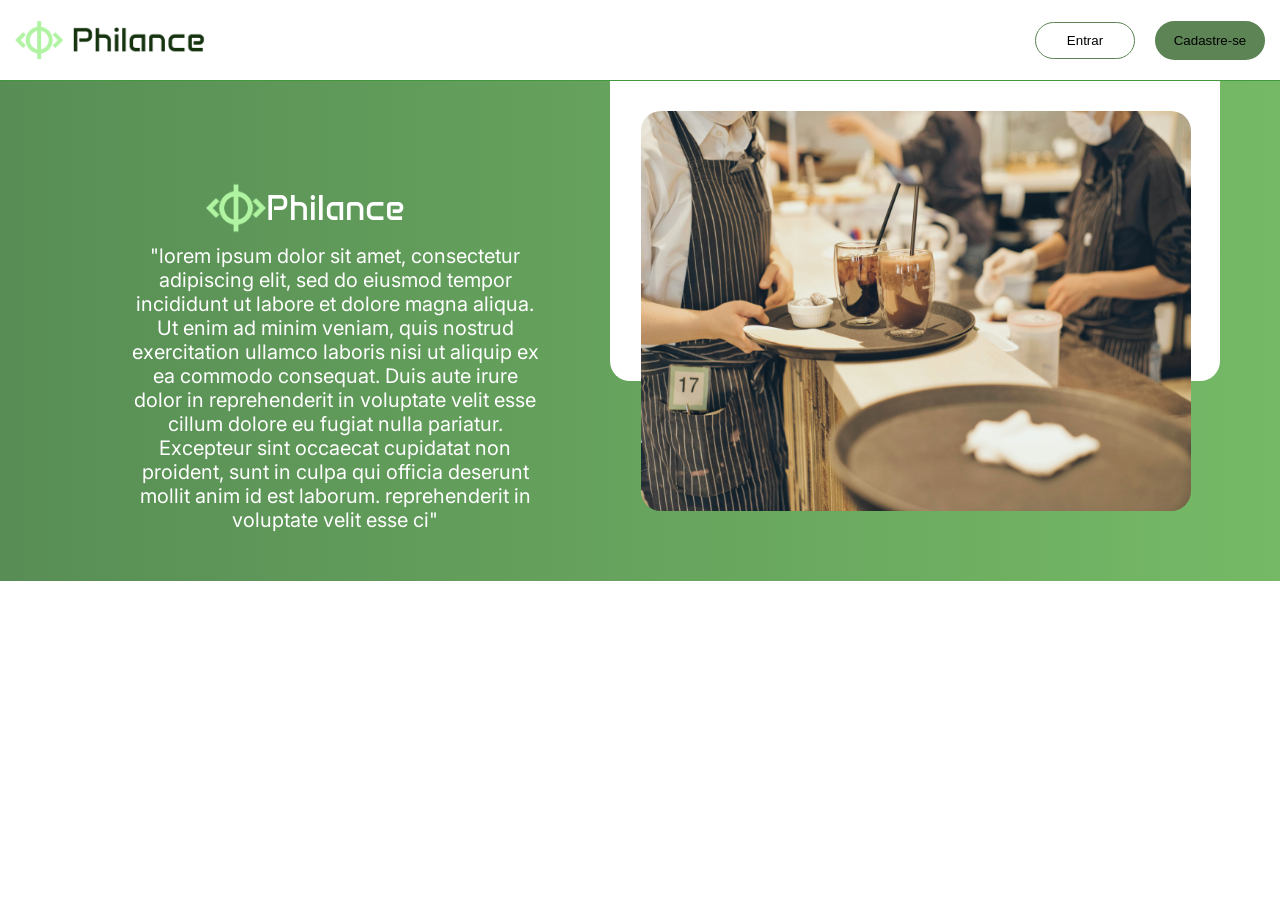
==== src/index.html @ 06bf6533 "Correção de erros" ====
<!DOCTYPE html>
<html lang="en">
<head>
    <meta charset="UTF-8">
    <meta name="viewport" content="width=device-width, initial-scale=1.0">
    <title>Document</title>
    <link rel="stylesheet" href="/css/navbar.css">
    <link rel="stylesheet" href="/css/style.css">
    <link rel="preconnect" href="https://fonts.googleapis.com">
    <link rel="preconnect" href="https://fonts.gstatic.com" crossorigin>
    <link href="https://fonts.googleapis.com/css2?family=Anta&family=Inter:ital,opsz,wght@0,14..32,100..900;1,14..32,100..900&display=swap" rel="stylesheet">

</head>
<body>

    <dialog id="modal-container"></dialog>

    <div id="space-navbar"></div>
    
    <container class="descricao-site">
        <div class="descricao">
            <div class="logo">
                <img class="logo-img" src="/assets/imagens/logoVerdeClaro.png">
                <p class="title-descricao">Philance</p>
            </div>
            <p class="texto-descricao">"lorem ipsum dolor sit amet, consectetur adipiscing elit, sed do eiusmod tempor incididunt ut labore et dolore magna aliqua. 
                Ut enim ad minim veniam, 
                quis nostrud exercitation ullamco laboris nisi ut aliquip ex ea commodo consequat. 
                Duis aute irure dolor in reprehenderit in voluptate velit esse cillum dolore eu fugiat nulla pariatur. 
                Excepteur sint occaecat cupidatat non proident, sunt in culpa qui officia deserunt mollit anim id est laborum. reprehenderit in voluptate velit esse ci"</p>
        </div>
        <div class="imagem-site">
            <div class="img-branco"></div>
            <img class="img-garcom" src="/assets/imagens/garcom-home.jpg">
        </div>
    </container>

    <script src="/src/componentes/navbar/navbar.js"></script>
<script>
    carregarNavbarHome();
</script>
<script>
    // Fecha o modal se o usuário clicar na área escura (fora do formulário)
    const modal = document.getElementById('modal-container');
    modal.addEventListener('click', (event) => {
        if (event.target === modal) {
            modal.close();
        }
    });

    async function carregarConteudoModal(arquivoHtml) {
        const modalContainer = document.getElementById('modal-container');
        try {
            const resposta = await fetch(arquivoHtml);
            if (!resposta.ok) throw new Error('Erro ao carregar o arquivo');
            const html = await resposta.text();
            
            // Coloca o HTML do cadastro dentro do <dialog>
            modalContainer.innerHTML = html;
        } catch (erro) {
            console.error(erro);
            modalContainer.innerHTML = '<p style="padding:20px; color:red;">Erro ao carregar a tela. Tente novamente.</p>';
        }
    }

    async function abrirModal(arquivoInicial, event) {
        const modalContainer = document.getElementById('modal-container');
        
        // 1. Busca o HTML do cadastro via Ajax e coloca no modal
        await carregarConteudoModal(arquivoInicial);
        
        // 2. Abre a janela flutuante nativa por cima da Home
        modalContainer.showModal();
        
        try {
            // 3. O JavaScript vai até a pasta e importa a função de lá de dentro dinamicamente!
            const moduloCadastro = await import('/src/pages/cadastro/cadastroE&F.js');
            const moduloLogin = await import('/src/pages/login/loginE&F.js');
            
            // 4. Executa a função importada diretamente do módulo
            moduloCadastro.inicializarEventosDoCadastro();
            moduloLogin.inicializarEventosDoLogin();
            
        } catch (erro) {
            console.error("Não foi possível importar o arquivo JS das pastas:", erro);
        }
    }


</script>
</body>
</html>
---- css/navbar.css ----
body {
    margin:0;
    padding:0;
    box-sizing: border-box;
    font-family: 'Inter', sans-serif;
}

nav{
    display: flex;
    justify-content: space-between;
    flex-direction: row;
    background-color: rgb(255, 255, 255);
    border-bottom: 1px solid #41983D; 
}

.button-login{
    background-color: #ffffff;
    border: 1px solid;
    border-color: #5C8454ff;
    border-radius: 30px;
    padding: 10px;
    width: 100px;
    margin-right: 10px;
}

.button-cadastro{
    background-color: #5C8454ff;
    border: 2px solid;
    border-color: #5C8454ff;
    border-radius: 30px;
    padding: 10px;
    width: 110px;
    margin-right: 15px;
}

.titulo-login{
    color: #5C8454ff;
    text-decoration: none;

}

.titulo-cadastro{
    color:#ffffff;
    text-decoration: none;

}

ul{
    display: flex;
    gap: 10px;
    align-items: center;
}

img{
    height: 80px; 
    width: auto;
}

/* Tela Home da Empresa */

.button-home{
    background-color: #ffffff;
    padding: 14px 20px;
    width: 150px;
    cursor:pointer;
    border-style: none;
    font-size: 18px;
    display: flex;
    align-items: center;
    justify-content: center;
    gap: 8px;
}
.button-solicitar-servico{
    background-color: #ffffff;
    border-style: none;
    padding: 14px 20px;
    width: 250px;
    cursor:pointer;
    font-size: 18px;
}
.icon-nav{
    width: 25px;
    height: 30px;
}

.icon-servico{
    width: 30px;
    height: 30px;
}

.nav-home-empresa{
    display: flex;
    align-items: center;
    justify-content: space-between;
    padding: 0 30px;
    height: 90px;
    background-color: white;
    border-bottom: 1px solid #41983D;
}
.menu-central{
    display: flex;
    align-items: center;
    justify-content: center;
    gap: 100px;
    margin-right: 40px;
}


/* A caixinha mãe serve como a "âncora" para o menu saber onde se posicionar */
.perfil-container {
    position: relative;
    display: inline-block;
}

/* Estilo do botão da foto */
.foto-perfil-btn {
    background: none;
    border: none;
    border-radius: 50%;
    cursor: pointer;
    padding: 0;
}

/* O Menu Suspenso*/
.dropdown-menu {
    position: absolute;
    top: 92%;      
    right: -20px;        
    margin-top: 8px; 
    
    background-color: #ffffff;
    padding:12px;
    width: 220px;
    box-shadow: 0px 4px 12px rgba(0, 0, 0, 0.5); /* Sombra suave */
    z-index: 99;    /* Garante que ele vai flutuar acima de qualquer elemento */
    border: solid 2px #c0e9bd;
    border-radius: 10px;
}

/* Esta classe esconde o menu por padrão */
.escondido {
    display: none;
}

/* Estilização rápida dos links de dentro do menu */
.dropdown-menu a {
    display: block;
    color: #313a30;
    text-decoration: none;
    padding: 8px 0;
    text-align: left;
}

.dropdown-menu a:hover {
    transform: scale(1.00);
    box-shadow: 0 0 10px rgba(47, 111, 31, 0.4);
    background-color: rgba(153, 211, 138, 0.3);
    padding: 10px;
}

.username{
    color: #313a30d5;
    font-family: "Idiqlat";
    font-size: 23px ;
    margin-bottom: -5px;
}

.email{
    color: #727272;
    font-size: 15px;
}
---- css/style.css ----
body {
    margin:0;
    padding:0;
    box-sizing: border-box;
    font-family: 'Inter', sans-serif;
}

/*Descrição de introdução*/

.descricao-site{
    display: flex;
    justify-content: space-between;
    background-image: linear-gradient(to right, #588E55, #75B966);
    height: 500px;
}
.title-descricao{
    font-family: 'Anta', sans-serif;
    font-size: 35px;
    text-align: center;
    color: #ffff
}

.texto-descricao{
    font-size: 20px;
    text-align: center;
    margin-top: -20px;
    margin-left: 60px;
    margin-left: 60px;
    color: #ffff;
}

.descricao{
    display: flex;
    flex-direction: column;
    margin: 70px;
}

.imagem-site{
    position: relative; 
    width: 950px;
    height: 300px;
}

.img-branco{
    display: flex;
    width: 610px;
    height: 300px;
    background-color: #ffff;
    margin-right: 60px;
    border-bottom-left-radius: 20px;
    border-bottom-right-radius: 20px;
    margin-bottom: 60px;
}

.img-garcom{
    display: flex;
    position: absolute;
    top: 30px;         
    right: 89px;       
    width: 550px;
    height: 400px;       
    z-index: 10;      
    border-radius: 20px;
}

.logo{
    display: flex;
    flex-direction: row;
    justify-content: center;
    align-items: center;
}

.logo-img{
    height: 60px;
}

/* Sumario com circulos */
.circulo {
  width: 150px;
  height: 150px;
  background-color: #3498db;
  border-radius: 50%;
}
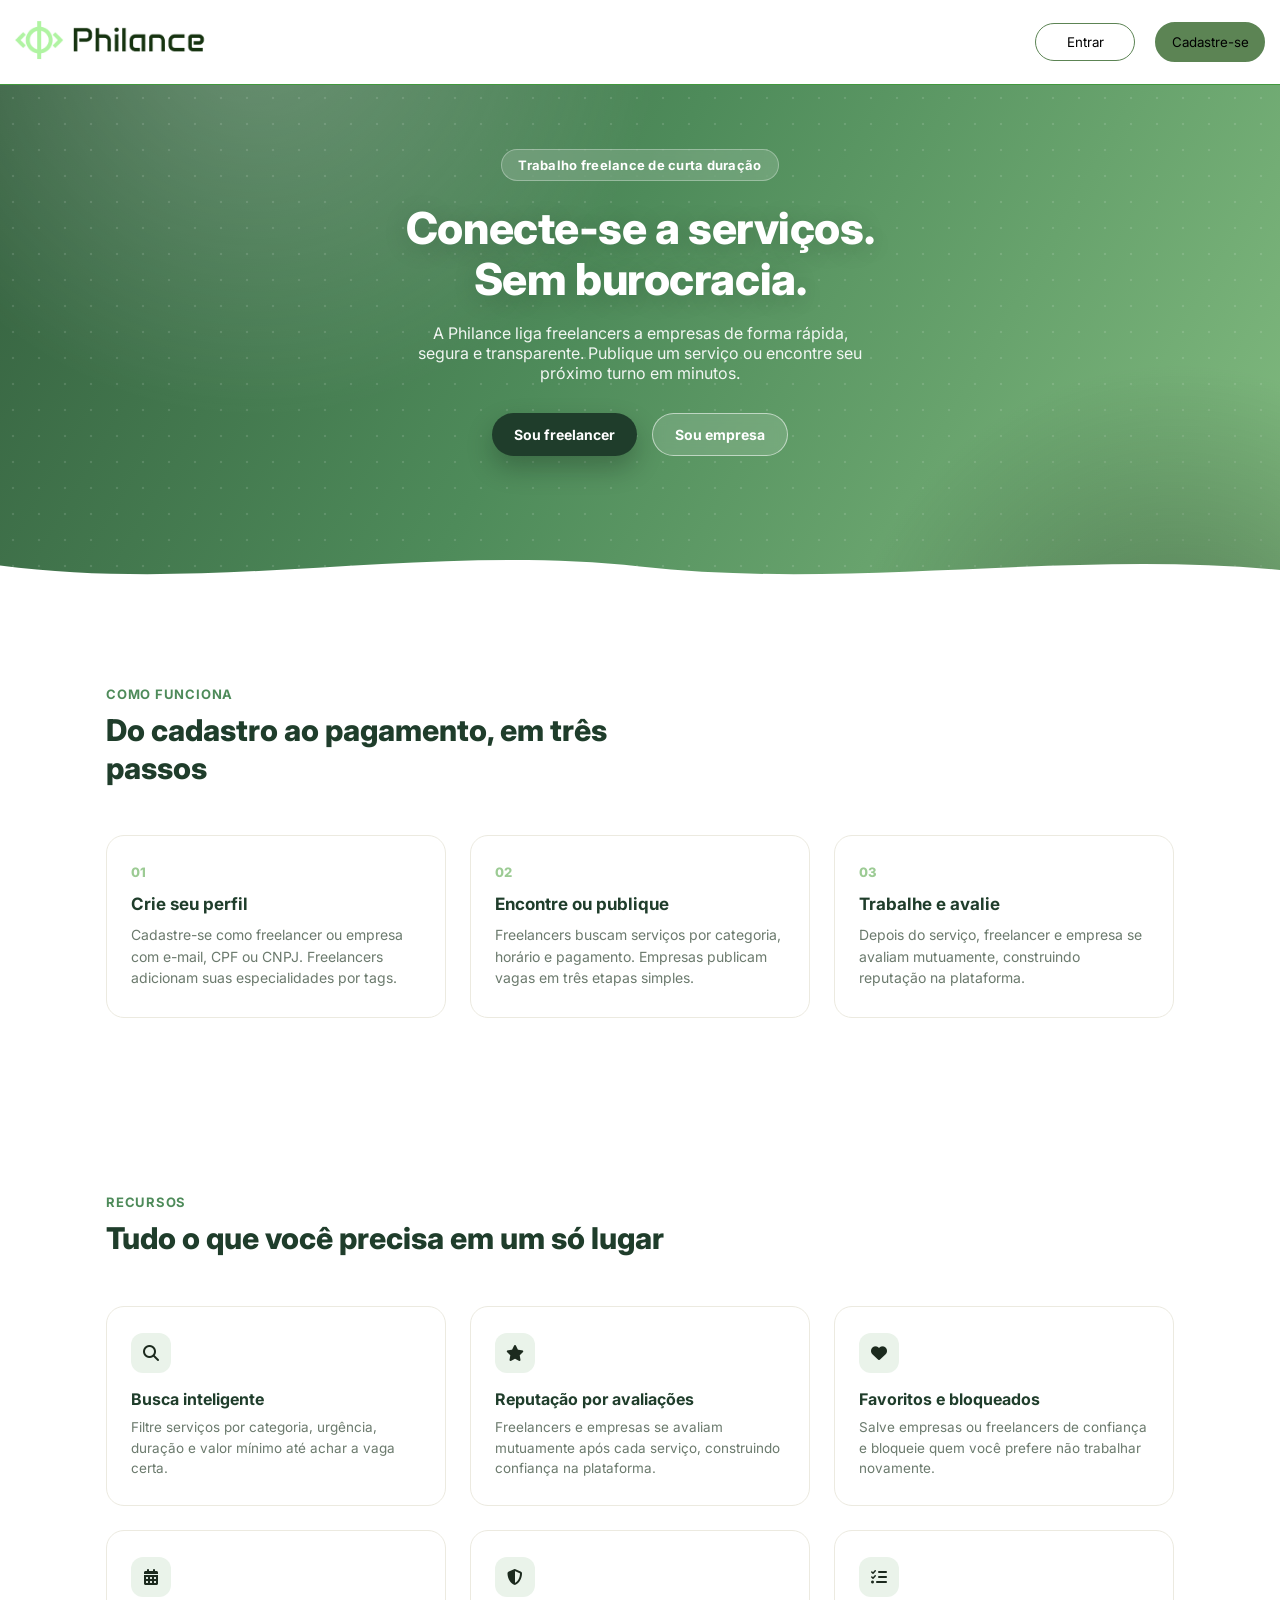
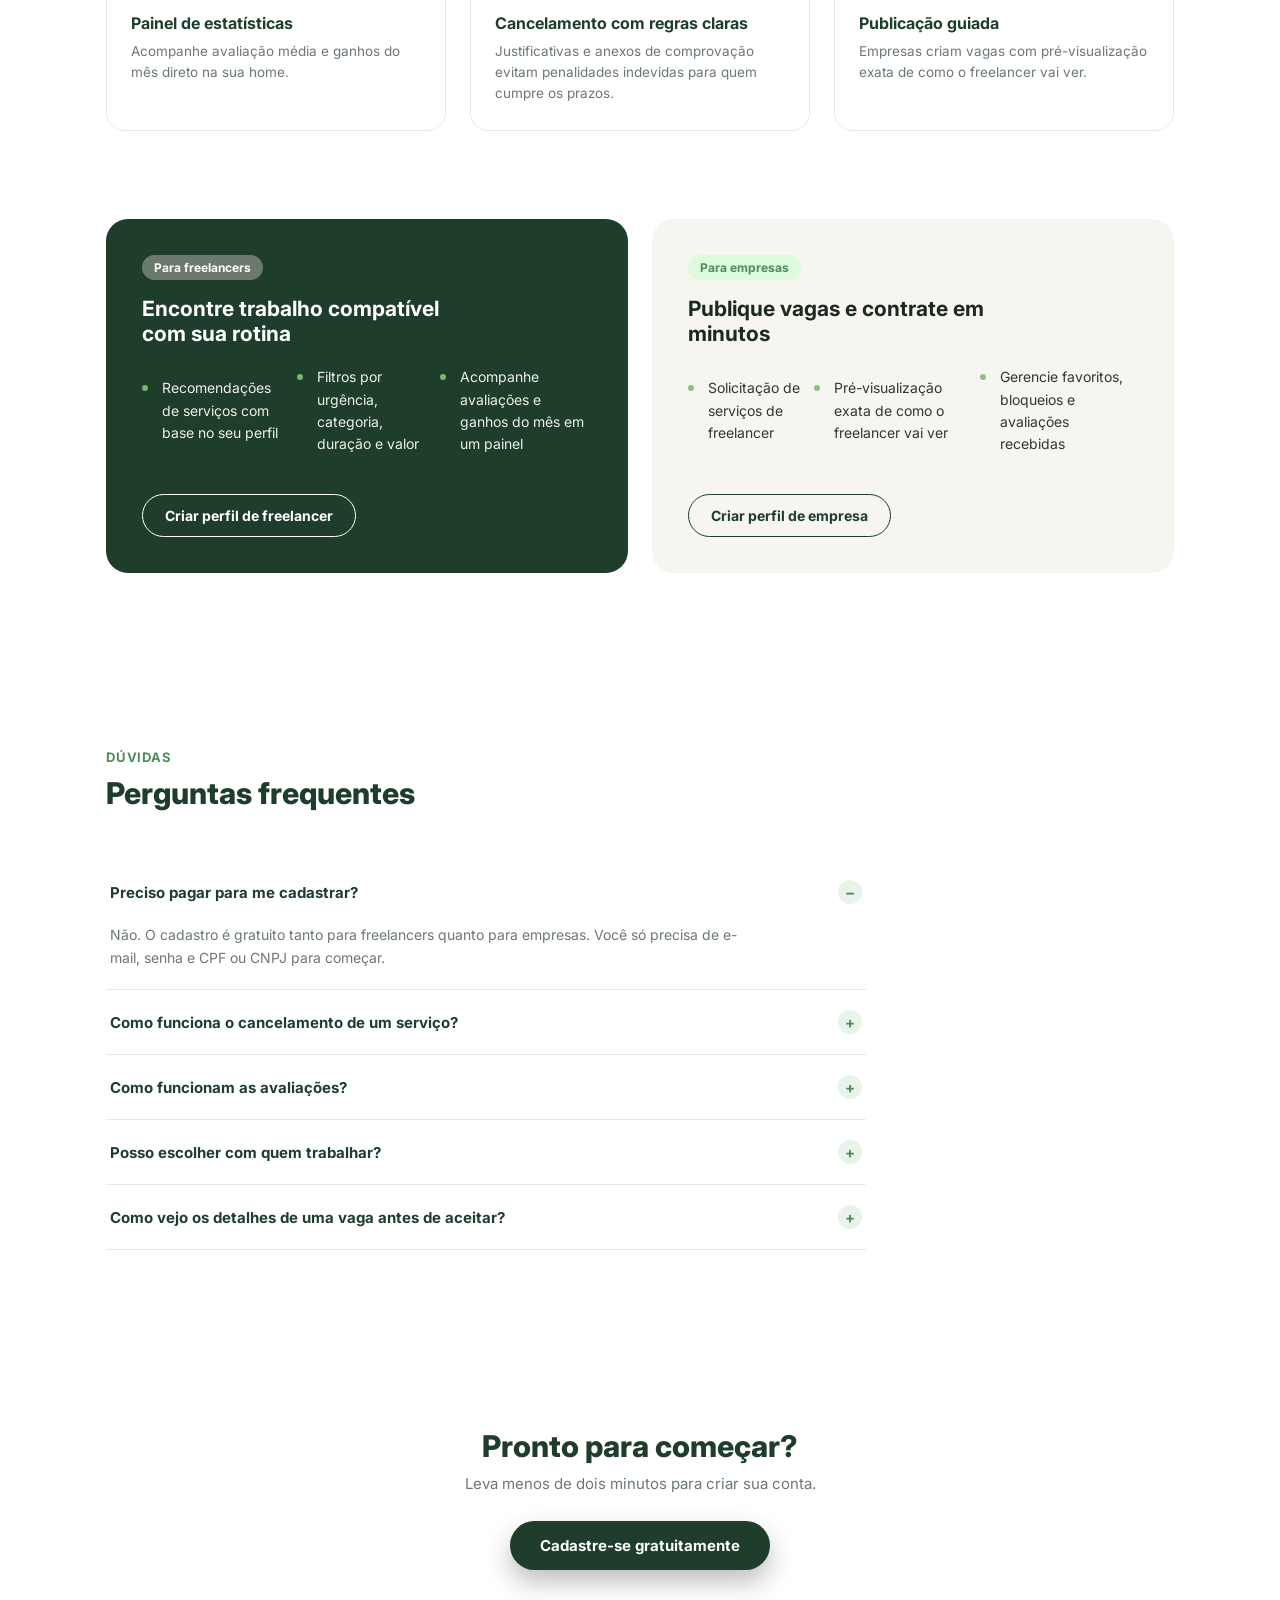
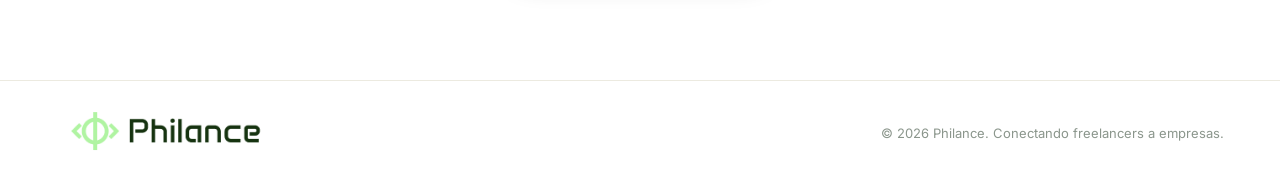
==== commit a52c29b5: "Merge" ====
--- a/src/index.html
+++ b/src/index.html
@@ -3,39 +3,223 @@
 <head>
     <meta charset="UTF-8">
     <meta name="viewport" content="width=device-width, initial-scale=1.0">
-    <title>Document</title>
+    <title>Philance</title>
+    <link rel="stylesheet" href="/css/style.css">
     <link rel="stylesheet" href="/css/navbar.css">
-    <link rel="stylesheet" href="/css/style.css">
+
     <link rel="preconnect" href="https://fonts.googleapis.com">
     <link rel="preconnect" href="https://fonts.gstatic.com" crossorigin>
     <link href="https://fonts.googleapis.com/css2?family=Anta&family=Inter:ital,opsz,wght@0,14..32,100..900;1,14..32,100..900&display=swap" rel="stylesheet">
-
+    <link rel="stylesheet" href="https://cdnjs.cloudflare.com/ajax/libs/font-awesome/6.7.2/css/all.min.css">
 </head>
 <body>
 
-    <dialog id="modal-container"></dialog>
-
     <div id="space-navbar"></div>
-    
-    <container class="descricao-site">
-        <div class="descricao">
-            <div class="logo">
-                <img class="logo-img" src="/assets/imagens/logoVerdeClaro.png">
-                <p class="title-descricao">Philance</p>
-            </div>
-            <p class="texto-descricao">"lorem ipsum dolor sit amet, consectetur adipiscing elit, sed do eiusmod tempor incididunt ut labore et dolore magna aliqua. 
-                Ut enim ad minim veniam, 
-                quis nostrud exercitation ullamco laboris nisi ut aliquip ex ea commodo consequat. 
-                Duis aute irure dolor in reprehenderit in voluptate velit esse cillum dolore eu fugiat nulla pariatur. 
-                Excepteur sint occaecat cupidatat non proident, sunt in culpa qui officia deserunt mollit anim id est laborum. reprehenderit in voluptate velit esse ci"</p>
-        </div>
-        <div class="imagem-site">
-            <div class="img-branco"></div>
-            <img class="img-garcom" src="/assets/imagens/garcom-home.jpg">
-        </div>
-    </container>
+    <!-- Banner -->
+    <section class="banner">
+        <div class="banner-interior">
+            <div class="banner-text">
+                <span class="primeiro-text">Trabalho freelance de curta duração</span>
+                <h1>Conecte-se a serviços.<br>Sem burocracia.</h1>
+                <p>A Philance liga freelancers a empresas de forma rápida, segura e transparente. Publique um serviço ou encontre seu próximo turno em minutos.</p>
+                <div class="banner-actions">
+                    <button class="btn btn-dark">Sou freelancer</button>
+                    <button class="btn btn-outline">Sou empresa</button>
+                </div>
+            </div>
+        </div>
+        <div class="banner-wave" aria-hidden="true"></div>
+    </section>
+
+    <!-- Como funciona -->
+    <section class="section-one">
+        <div class="section-two">
+            <span class="section-three">Como funciona</span>
+            <h2>Do cadastro ao pagamento, em três passos</h2>
+        </div>
+
+        <div class="passos">
+            <article class="step-card"> <!-- article para poder reutilizar -->
+                <span class="step-num">01</span>
+                <h3>Crie seu perfil</h3>
+                <p>Cadastre-se como freelancer ou empresa com e-mail, CPF ou CNPJ. Freelancers adicionam suas especialidades por tags.</p>
+            </article>
+            <article class="step-card">
+                <span class="step-num">02</span>
+                <h3>Encontre ou publique</h3>
+                <p>Freelancers buscam serviços por categoria, horário e pagamento. Empresas publicam vagas em três etapas simples.</p>
+            </article>
+            <article class="step-card">
+                <span class="step-num">03</span>
+                <h3>Trabalhe e avalie</h3>
+                <p>Depois do serviço, freelancer e empresa se avaliam mutuamente, construindo reputação na plataforma.</p>
+            </article>
+        </div>
+    </section>
+
+    <!-- Recursos -->
+    <section class="section-one" >
+        <div class="section-two">
+            <span class="section-three">Recursos</span>
+            <h2>Tudo o que você precisa em um só lugar</h2>
+        </div>
+
+        <div class="recursos">
+            <article class="recurso-card">
+                <div class="recurso-icon">
+                    <i class="fa-solid fa-magnifying-glass"></i>
+                </div>
+                <h3>Busca inteligente</h3>
+                <p>Filtre serviços por categoria, urgência, duração e valor mínimo até achar a vaga certa.</p>
+            </article>
+
+            <article class="recurso-card">
+                <div class="recurso-icon">
+                    <i class="fa-solid fa-star"></i>
+                </div>
+                <h3>Reputação por avaliações</h3>
+                <p>Freelancers e empresas se avaliam mutuamente após cada serviço, construindo confiança na plataforma.</p>
+            </article>
+
+            <article class="recurso-card">
+                <div class="recurso-icon">
+                    <i class="fa-solid fa-heart"></i>
+                </div>
+                <h3>Favoritos e bloqueados</h3>
+                <p>Salve empresas ou freelancers de confiança e bloqueie quem você prefere não trabalhar novamente.</p>
+            </article>
+
+            <article class="recurso-card">
+                <div class="recurso-icon">
+                    <i class="fa-solid fa-calendar-days"></i>
+                </div>
+                <h3>Painel de estatísticas</h3>
+                <p>Acompanhe avaliação média e ganhos do mês direto na sua home.</p>
+            </article>
+
+            <article class="recurso-card">
+                <div class="recurso-icon">
+                    <i class="fa-solid fa-shield-halved"></i>
+                </div>
+                <h3>Cancelamento com regras claras</h3>
+                <p>Justificativas e anexos de comprovação evitam penalidades indevidas para quem cumpre os prazos.</p>
+            </article>
+
+            <article class="recurso-card">
+                <div class="recurso-icon">
+                    <i class="fa-solid fa-list-check"></i>
+                </div>
+                <h3>Publicação guiada</h3>
+                <p>Empresas criam vagas com pré-visualização exata de como o freelancer vai ver.</p>
+            </article>
+        </div>
+    </section>
+
+    <!-- Para quem é -->
+    <section class="section-one audience">
+
+        <article class="audience-card audience-card-freelancer" >
+        <span class="audience-tag audience-tag-freelancer">Para freelancers</span>
+        <h3>Encontre trabalho compatível com sua rotina</h3>
+        <ul class="audience-list">
+            <li>Recomendações de serviços com base no seu perfil</li>
+            <li>Filtros por urgência, categoria, duração e valor</li>
+            <li>Acompanhe avaliações e ganhos do mês em um painel</li>
+        </ul>
+        <button class="btn btn-outline-light">Criar perfil de freelancer</button>
+        </article>
+
+        <article class="audience-card audience-card-empresa" >
+        <span class="audience-tag audience-tag-empresa">Para empresas</span>
+        <h3>Publique vagas e contrate em minutos</h3>
+        <ul class="audience-list">
+            <li>Solicitação de serviços de freelancer</li>
+            <li>Pré-visualização exata de como o freelancer vai ver</li>
+            <li>Gerencie favoritos, bloqueios e avaliações recebidas</li>
+        </ul>
+        <button class="btn btn-outline-dark">Criar perfil de empresa</button>
+        </article>
+
+    </section>
+
+    <!-- Perguntas frequentes -->
+    <section class="section-one" >
+        <div class="section-two">
+            <span class="section-three">Dúvidas</span>
+            <h2>Perguntas frequentes</h2>
+        </div>
+
+        <div class="faq-list">
+            <div class="faq-item open">
+                <button class="faq-question">
+                    Preciso pagar para me cadastrar?
+                    <span class="faq-icon">−</span>
+                </button>
+                <div class="faq-answer">
+                    <p>Não. O cadastro é gratuito tanto para freelancers quanto para empresas. Você só precisa de e-mail, senha e CPF ou CNPJ para começar.</p>
+                </div>
+            </div>
+
+            <div class="faq-item">
+                <button class="faq-question">
+                    Como funciona o cancelamento de um serviço?
+                    <span class="faq-icon">+</span>
+                </button>
+                <div class="faq-answer">
+                    <p>Freelancer e empresa podem cancelar informando uma justificativa, com opção de anexar imagens como comprovação. Cancelamentos com menos de 4 horas de antecedência podem gerar penalidade; dentro do prazo ou devidamente justificados, não.</p>
+                </div>
+            </div>
+
+            <div class="faq-item">
+                <button class="faq-question">
+                    Como funcionam as avaliações?
+                    <span class="faq-icon">+</span>
+                </button>
+                <div class="faq-answer">
+                    <p>Depois que um serviço é concluído, freelancer e empresa se avaliam por estrelas, com comentários opcionais. Isso atualiza automaticamente a reputação de cada perfil e influencia recomendações futuras.</p>
+                </div>
+            </div>
+
+            <div class="faq-item">
+                <button class="faq-question">
+                    Posso escolher com quem trabalhar?
+                    <span class="faq-icon">+</span>
+                </button>
+                <div class="faq-answer">
+                    <p>Sim. Você pode favoritar empresas ou freelancers de confiança para priorizá-los em futuras recomendações, e bloquear quem preferir não encontrar novamente.</p>
+                </div>
+            </div>
+
+            <div class="faq-item">
+                <button class="faq-question">
+                    Como vejo os detalhes de uma vaga antes de aceitar?
+                    <span class="faq-icon">+</span>
+                </button>
+                <div class="faq-answer">
+                    <p>Ao selecionar um serviço na busca, um painel lateral mostra informações completas da vaga, dados da empresa contratante e a descrição detalhada das atividades antes de você aceitar.</p>
+                </div>
+            </div>
+        </div>
+    </section>
+
+    <!-- Final -->
+    <section class="final">
+        <h2>Pronto para começar?</h2>
+        <p>Leva menos de dois minutos para criar sua conta.</p>
+        <button class="btn btn-dark btn-log">Cadastre-se gratuitamente</button>
+    </section>
+
+    </body>
+
+    <footer class="footer">
+        <div class="logo">
+            <img src="/assets/imagens/PhilanceHome.png">
+        </div>
+        <p>© 2026 Philance. Conectando freelancers a empresas.</p>
+    </footer>
 
     <script src="/src/componentes/navbar/navbar.js"></script>
+    <script src="/src/main.js"></script> <!--script para "perguntas frequentes"-->
 <script>
     carregarNavbarHome();
 </script>
@@ -86,8 +270,5 @@
         }
     }
 
-
 </script>
-</body>
-</html>
-
+</html>
--- a/css/style.css
+++ b/css/style.css
@@ -1,83 +1,428 @@
+* { 
+  margin: 0; 
+  padding: 0; 
+  box-sizing: border-box; 
+}
+
 body {
-    margin:0;
-    padding:0;
-    box-sizing: border-box;
-    font-family: 'Inter', sans-serif;
-}
-
-/*Descrição de introdução*/
-
-.descricao-site{
-    display: flex;
-    justify-content: space-between;
-    background-image: linear-gradient(to right, #588E55, #75B966);
-    height: 500px;
-}
-.title-descricao{
-    font-family: 'Anta', sans-serif;
-    font-size: 35px;
-    text-align: center;
-    color: #ffff
-}
-
-.texto-descricao{
-    font-size: 20px;
-    text-align: center;
-    margin-top: -20px;
-    margin-left: 60px;
-    margin-left: 60px;
-    color: #ffff;
-}
-
-.descricao{
-    display: flex;
-    flex-direction: column;
-    margin: 70px;
-}
-
-.imagem-site{
-    position: relative; 
-    width: 950px;
-    height: 300px;
-}
-
-.img-branco{
-    display: flex;
-    width: 610px;
-    height: 300px;
-    background-color: #ffff;
-    margin-right: 60px;
-    border-bottom-left-radius: 20px;
-    border-bottom-right-radius: 20px;
-    margin-bottom: 60px;
-}
-
-.img-garcom{
-    display: flex;
-    position: absolute;
-    top: 30px;         
-    right: 89px;       
-    width: 550px;
-    height: 400px;       
-    z-index: 10;      
-    border-radius: 20px;
-}
-
-.logo{
-    display: flex;
-    flex-direction: row;
-    justify-content: center;
-    align-items: center;
-}
-
-.logo-img{
-    height: 60px;
-}
-
-/* Sumario com circulos */
-.circulo {
-  width: 150px;
-  height: 150px;
-  background-color: #3498db;
+  font-family: 'Inter', sans-serif;
+  color: #1C2A1E;
+  background: #FFFFFF;
+}
+
+ul { 
+  list-style: none; 
+}
+
+button { 
+  font-family: inherit; 
+  cursor: pointer; 
+  border: none; 
+}
+
+/* ---------- banner ---------- */
+.banner { /* fundo do banner */
+  position: relative;
+  overflow: hidden;
+  background:
+    radial-gradient(680px circle at 20% -15%, rgba(255,255,255,.24), transparent 60%),
+    radial-gradient(560px circle at 92% 120%, rgba(15,30,20,.4), transparent 60%),
+    radial-gradient(rgba(255,255,255,.12) 1px, transparent 1.6px) 0 0/26px 26px,
+    linear-gradient(120deg, #35603F 0%, #4E8B5A 45%, #82BB80 100%);
+  padding: 64px 40px 108px;
+  text-align: center;
+}
+
+.banner-wave { /* ondinha do banner */
+  position: absolute;
+  left: 0;
+  right: 0;
+  bottom: -1px;
+  height: 56px;
+  background-image: url("data:image/svg+xml,%3Csvg xmlns='http://www.w3.org/2000/svg' viewBox='0 0 1440 100' preserveAspectRatio='none'%3E%3Cpath d='M0,40 C240,90 480,0 720,42 C960,84 1200,12 1440,48 L1440,100 L0,100 Z' fill='%23FFFFFF'/%3E%3C/svg%3E");
+  background-size: 100% 100%;
+  background-repeat: no-repeat;
+}
+
+.banner-interior { /* organização do banner por dentro */
+  max-width: 720px;
+  margin: 0 auto;
+  text-align: center;
+}
+
+/* textos do banner */
+.primeiro-text {
+  display: inline-block;
+  font-size: 13px;
+  font-weight: 700;
+  letter-spacing: .02em;
+  background: rgba(255,255,255,.16);
+  border: 1px solid rgba(255,255,255,.3);
+  backdrop-filter: blur(6px);
+  color: #fff;
+  padding: 7px 16px;
+  border-radius: 999px;
+  margin-bottom: 22px;
+}
+
+.banner-text p {
+  margin-left: auto;
+  margin-right: auto;
+}
+
+.banner-text h1 {
+  font-size: 44px;
+  line-height: 1.16;
+  font-weight: 800;
+  letter-spacing: -.01em;
+  color: #fff;
+  text-shadow: 0 4px 24px rgba(15,30,20,.18);
+  max-width: 580px;
+  margin: 0 auto 18px;
+}
+
+.banner-text p {
+  font-size: 16px;
+  color: rgba(255,255,255,.92);
+  max-width: 460px;
+  margin-bottom: 30px;
+}
+
+.banner-actions { /* botões no banner */
+  display: flex;
+  justify-content: center;
+  gap: 15px;
+  margin-bottom: 34px;
+}
+
+/* ---------- Seções de organização ---------- */
+.section-one {
+  max-width: 1180px;
+  margin: 0 auto;
+  padding: 88px 56px;
+}
+
+.section-two { 
+  max-width: 560px; 
+  margin-bottom: 48px; 
+}
+
+.section-three {
+  display: block;
+  font-size: 13px;
+  font-weight: 700;
+  color: #4E8B5A;
+  margin-bottom: 10px;
+  text-transform: uppercase;
+  letter-spacing: .06em;
+}
+
+.section-two h2 {
+  font-size: 30px;
+  font-weight: 800;
+  color: #1F3D2B;
+  line-height: 1.25;
+}
+
+/* ---------- Como funciona ---------- */
+.passos {
+  display: grid;
+  grid-template-columns: repeat(3, 1fr);
+  gap: 24px;
+}
+
+.step-card {
+  border: 1px solid #ECEAE0;
+  border-radius: 18px;
+  padding: 28px 24px;
+}
+
+.step-num {
+  display: block;
+  font-size: 13px;
+  font-weight: 800;
+  color: #9CCB94;
+  margin-bottom: 14px;
+}
+
+.step-card h3 {
+  font-size: 17px;
+  font-weight: 700;
+  color: #1F3D2B;
+  margin-bottom: 10px;
+}
+
+.step-card p {
+  font-size: 14px;
+  color: #6B7A6D;
+  line-height: 1.55;
+}
+
+/* ---------- Recursos ---------- */
+.recursos {
+  display: grid;
+  grid-template-columns: repeat(3, 1fr);
+  gap: 24px;
+}
+
+.recurso-card {
+  border: 1px solid #ECEAE0;
+  border-radius: 18px;
+  padding: 26px 24px;
+}
+
+.recurso-icon {
+  width: 40px;
+  height: 40px;
+  border-radius: 12px;
+  background: #EAF3EA;
+  display: flex;
+  align-items: center;
+  justify-content: center;
+  margin-bottom: 16px;
+}
+
+.recurso-card h3 {
+  font-size: 16px;
+  font-weight: 700;
+  color: #1F3D2B;
+  margin-bottom: 8px;
+}
+
+.recurso-card p {
+  font-size: 13.5px;
+  color: #6B7A6D;
+  line-height: 1.55;
+}
+
+/* ---------- Para quem é ---------- */
+.audience { /* Organização dos cards */
+  display: grid;
+  grid-template-columns: 1fr 1fr;
+  gap: 24px;
+  padding-top: 0;
+}
+
+.audience-card { /* cards */
+  border-radius: 22px;
+  padding: 36px;
+}
+
+.audience-card-freelancer { /* card - escuro */
+  background: #1F3D2B;
+  color: #fff;
+}
+
+.audience-card-empresa { /* card - claro */
+  background: #F6F5EF;
+  color: #1C2A1E;
+}
+
+.audience-tag {
+  display: inline-block;
+  font-size: 12px;
+  font-weight: 700;
+  padding: 5px 12px;
+  border-radius: 999px;
+  margin-bottom: 16px;
+}
+
+.audience-tag-empresa { /* tag - escuro */
+  background: #dcfadc;
+  color: #4E8B5A;
+}
+
+.audience-tag-freelancer { /* tag - escuro */
+  background: #6B7A6D;
+  color: #fff;
+}
+
+.audience-card h3 {
+  font-size: 21px;
+  font-weight: 700;
+  margin-bottom: 20px;
+  max-width: 340px;
+}
+
+.audience-list { 
+  margin-bottom: 28px; 
+}
+
+.audience-list li {
+  position: relative;
+  font-size: 14px;
+  line-height: 1.6;
+  padding-left: 20px;
+  margin-bottom: 10px;
+  opacity: .92;
+}
+
+.audience-list li::before {
+  content: "";
+  position: absolute;
+  left: 0;
+  top: 8px;
+  width: 6px;
+  height: 6px;
   border-radius: 50%;
+  background: #7FC17A;
+}
+
+/* ---------- FAQ ---------- */
+.faq-list {
+  max-width: 760px;
+}
+
+.faq-item {
+  border-bottom: 1px solid #ECEAE0;
+}
+
+.faq-question {
+  width: 100%;
+  display: flex;
+  align-items: center;
+  justify-content: space-between;
+  background: none;
+  padding: 20px 4px;
+  font-size: 15px;
+  font-weight: 700;
+  color: #1F3D2B;
+  text-align: left;
+}
+
+.faq-icon {
+  flex-shrink: 0;
+  width: 24px;
+  height: 24px;
+  border-radius: 50%;
+  background: #EAF3EA;
+  color: #4E8B5A;
+  font-size: 15px;
+  font-weight: 700;
+  display: flex;
+  align-items: center;
+  justify-content: center;
+  margin-left: 16px;
+}
+
+.faq-answer {
+  max-height: 0;
+  overflow: hidden;
+  transition: max-height .25s ease;
+}
+
+.faq-answer p {
+  font-size: 14px;
+  color: #6B7A6D;
+  line-height: 1.6;
+  padding: 0 4px 20px;
+  max-width: 640px;
+}
+
+.faq-item.open .faq-answer {
+  max-height: 200px;
+}
+
+/* ---------- Final ---------- */
+.final {
+  text-align: center;
+  padding: 90px 24px 110px;
+}
+
+.final h2 {
+  font-size: 30px;
+  font-weight: 800;
+  color: #1F3D2B;
+  margin-bottom: 10px;
+}
+
+.final p {
+  font-size: 15px;
+  color: #6B7A6D;
+  margin-bottom: 28px;
+}
+
+/* ---------- Rodapé ---------- */
+.footer {
+  border-top: 1px solid #ECEAE0;
+  padding: 10px 56px;
+  display: flex;
+  align-items: center;
+  justify-content: space-between;
+}
+
+.footer p {
+  font-size: 13px;
+  color: #8B968C;
+}
+
+
+
+
+
+
+
+
+/* ---------- Botões ---------- */
+.btn {
+  display: inline-flex;
+  align-items: center;
+  gap: 8px;
+  padding: 12px 22px;
+  border-radius: 999px;
+  font-size: 14px;
+  font-weight: 700;
+  transition: transform .12s ease, opacity .12s ease, background .12s ease;
+}
+
+.btn:hover { 
+  transform: translateY(-1px); 
+}
+.btn:active { 
+  transform: translateY(0); 
+}
+
+.btn-log { 
+  padding: 15px 30px; 
+  font-size: 15px; 
+}
+
+.btn-dark {
+  background: #1F3D2B;
+  color: #fff;
+  box-shadow: 0 12px 26px rgba(10,25,15,.28);
+}
+.btn-dark:hover { 
+  opacity: .9; 
+}
+
+.btn-outline {
+  background: rgba(255,255,255,.14);
+  border: 1.5px solid rgba(255,255,255,.55);
+  backdrop-filter: blur(6px);
+  color: #fff;
+}
+.btn-outline:hover { 
+  background: rgba(255,255,255,.24); 
+}
+
+.btn-outline-dark {
+  background: transparent;
+  border: 1.5px solid #1F3D2B;
+  color: #1F3D2B;
+}
+.btn-outline-dark:hover { 
+  background: #1F3D2B; 
+  color: #fff; 
+}
+
+.btn-outline-light {
+  background: transparent;
+  border: 1.5px solid #fff;
+  color: #fff;
+}
+
+.btn-outline-light:hover {
+  background: #fff;
+  color: #1F3D2B;
 }
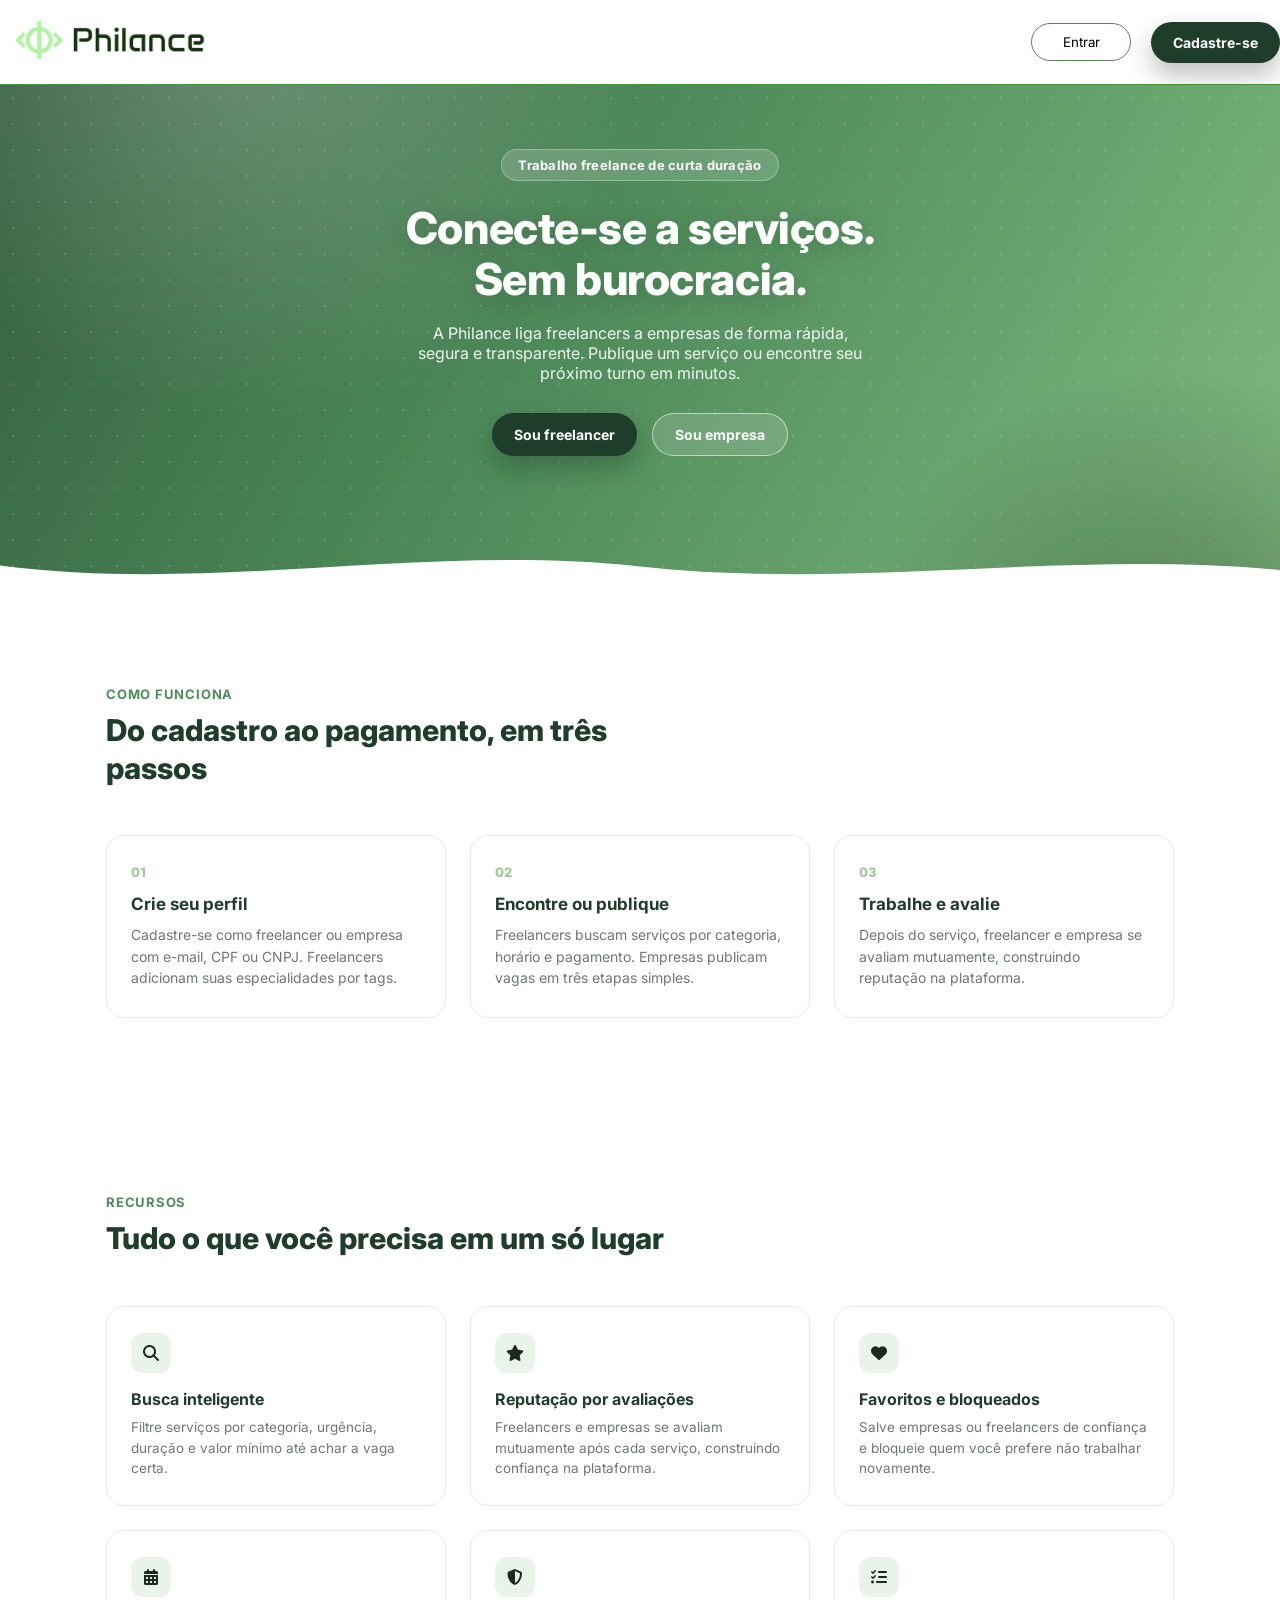
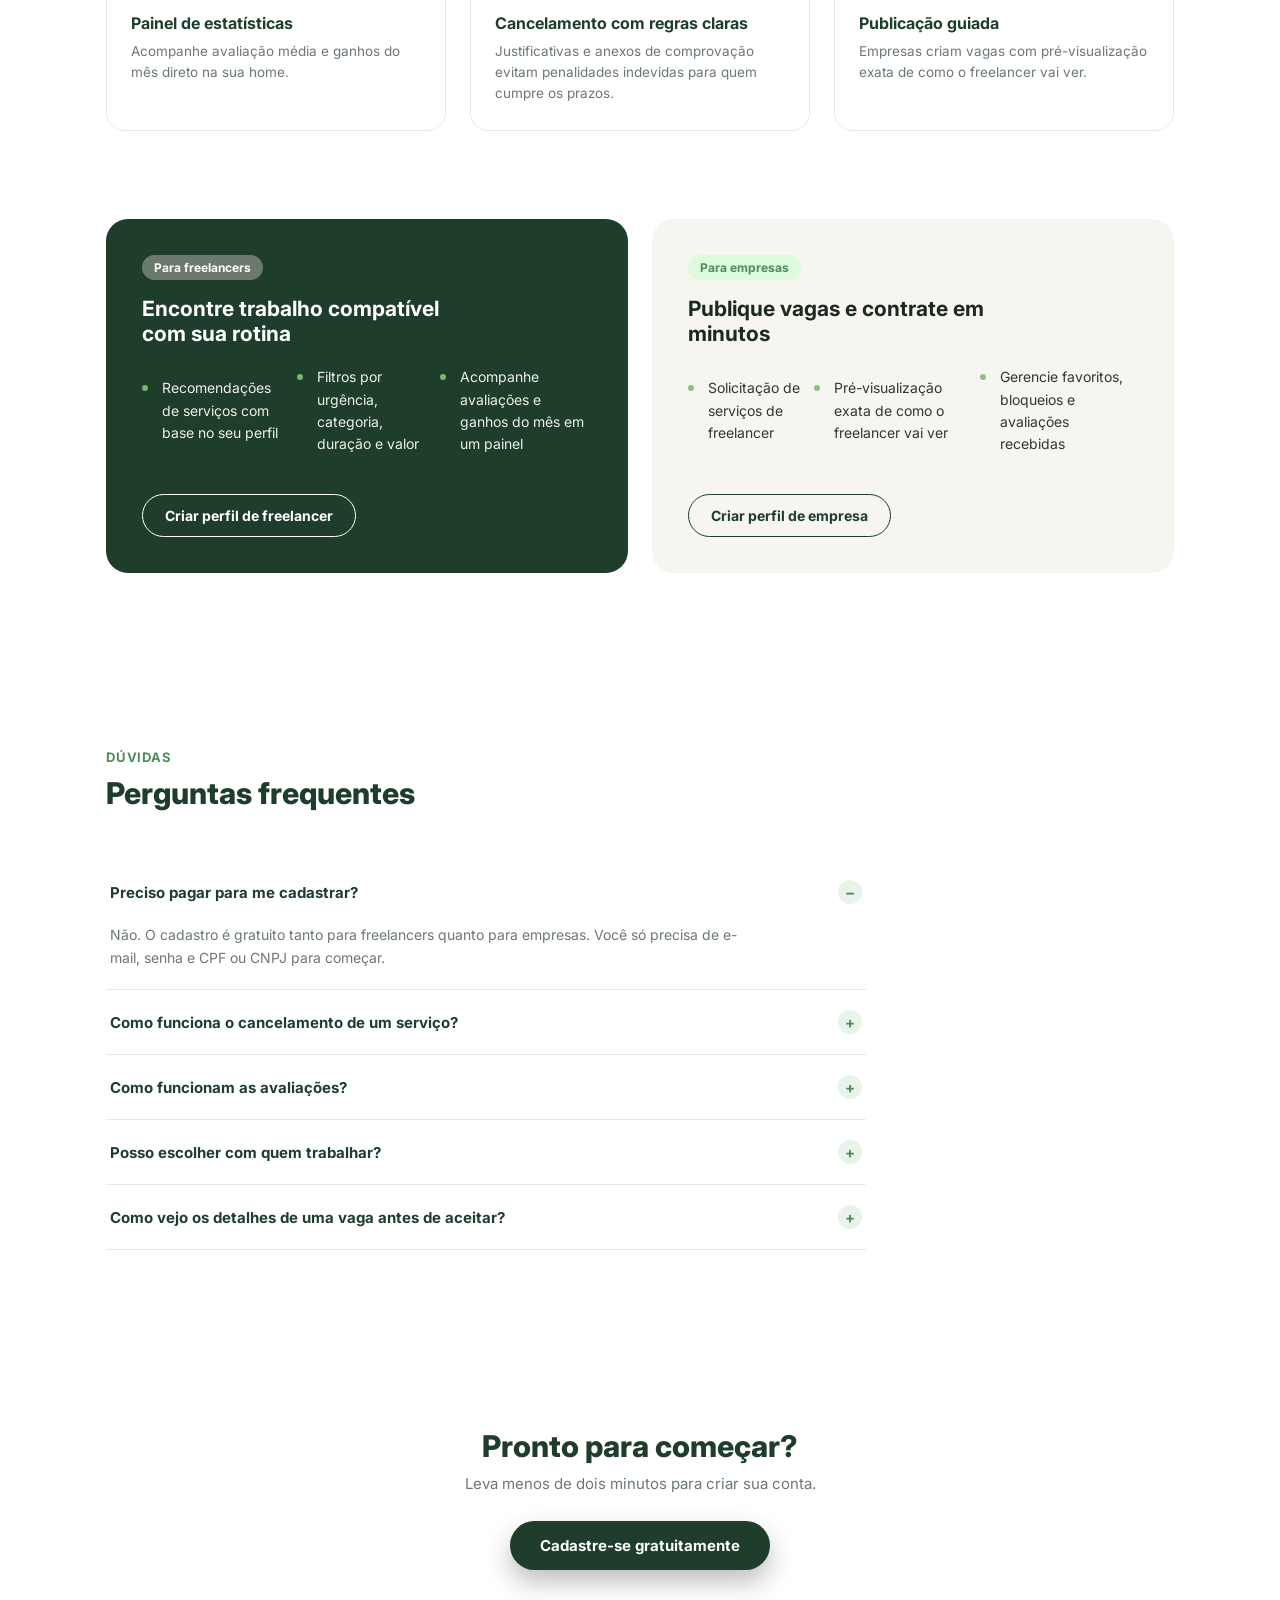
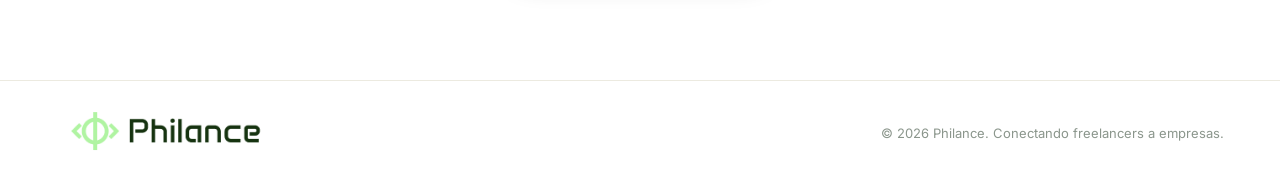
==== commit 59f795f5: "Add files via upload" ====
--- a/src/index.html
+++ b/src/index.html
@@ -223,52 +223,4 @@
 <script>
     carregarNavbarHome();
 </script>
-<script>
-    // Fecha o modal se o usuário clicar na área escura (fora do formulário)
-    const modal = document.getElementById('modal-container');
-    modal.addEventListener('click', (event) => {
-        if (event.target === modal) {
-            modal.close();
-        }
-    });
-
-    async function carregarConteudoModal(arquivoHtml) {
-        const modalContainer = document.getElementById('modal-container');
-        try {
-            const resposta = await fetch(arquivoHtml);
-            if (!resposta.ok) throw new Error('Erro ao carregar o arquivo');
-            const html = await resposta.text();
-            
-            // Coloca o HTML do cadastro dentro do <dialog>
-            modalContainer.innerHTML = html;
-        } catch (erro) {
-            console.error(erro);
-            modalContainer.innerHTML = '<p style="padding:20px; color:red;">Erro ao carregar a tela. Tente novamente.</p>';
-        }
-    }
-
-    async function abrirModal(arquivoInicial, event) {
-        const modalContainer = document.getElementById('modal-container');
-        
-        // 1. Busca o HTML do cadastro via Ajax e coloca no modal
-        await carregarConteudoModal(arquivoInicial);
-        
-        // 2. Abre a janela flutuante nativa por cima da Home
-        modalContainer.showModal();
-        
-        try {
-            // 3. O JavaScript vai até a pasta e importa a função de lá de dentro dinamicamente!
-            const moduloCadastro = await import('/src/pages/cadastro/cadastroE&F.js');
-            const moduloLogin = await import('/src/pages/login/loginE&F.js');
-            
-            // 4. Executa a função importada diretamente do módulo
-            moduloCadastro.inicializarEventosDoCadastro();
-            moduloLogin.inicializarEventosDoLogin();
-            
-        } catch (erro) {
-            console.error("Não foi possível importar o arquivo JS das pastas:", erro);
-        }
-    }
-
-</script>
 </html>
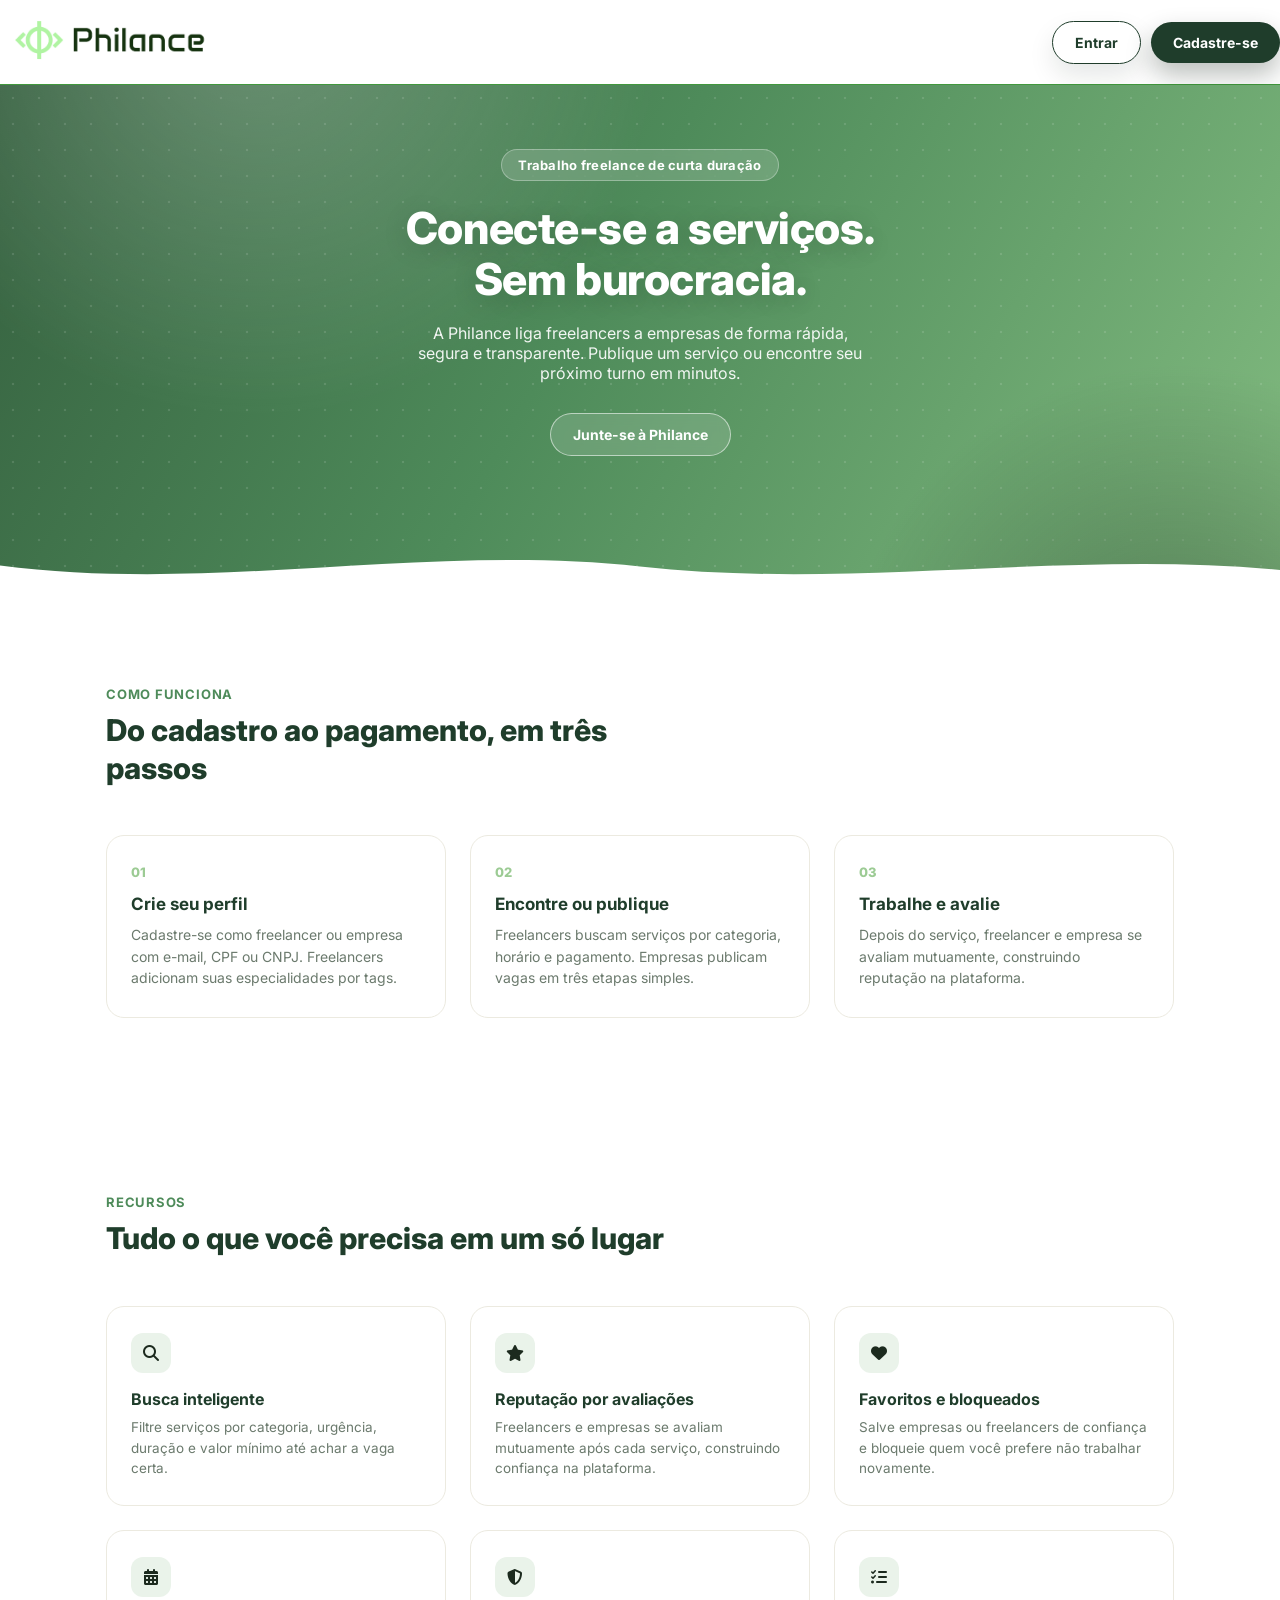
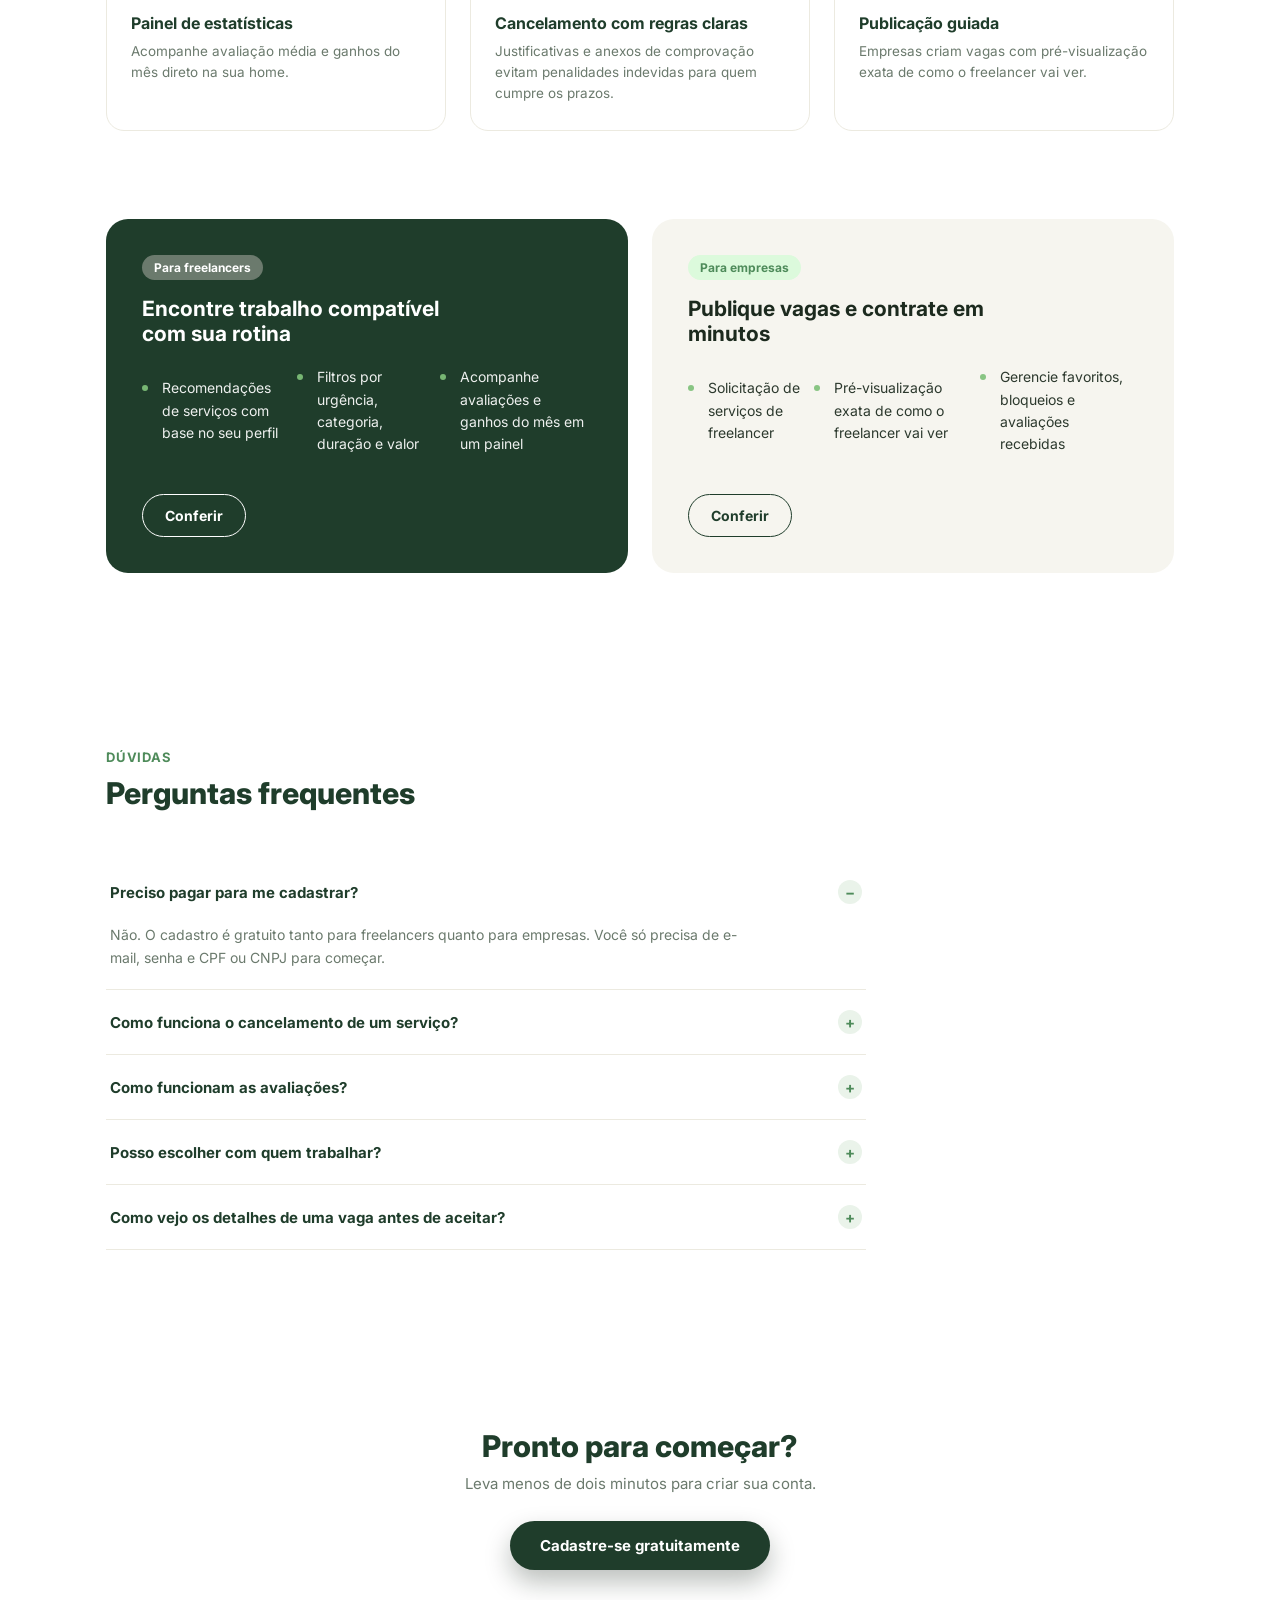
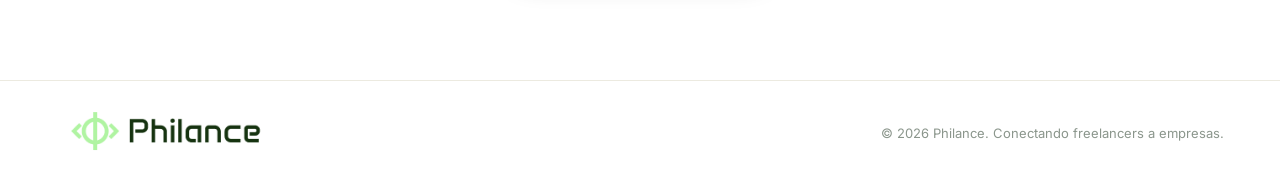
==== commit 3fc7160f: "index Botões do index" ====
--- a/src/index.html
+++ b/src/index.html
@@ -23,8 +23,9 @@
                 <h1>Conecte-se a serviços.<br>Sem burocracia.</h1>
                 <p>A Philance liga freelancers a empresas de forma rápida, segura e transparente. Publique um serviço ou encontre seu próximo turno em minutos.</p>
                 <div class="banner-actions">
-                    <button class="btn btn-dark">Sou freelancer</button>
-                    <button class="btn btn-outline">Sou empresa</button>
+                    <a href="/src/pages/cadastro/cadastroE&F.html">
+                        <button class="btn btn-outline">Junte-se à Philance</button>
+                    </a>
                 </div>
             </div>
         </div>
@@ -126,7 +127,9 @@
             <li>Filtros por urgência, categoria, duração e valor</li>
             <li>Acompanhe avaliações e ganhos do mês em um painel</li>
         </ul>
-        <button class="btn btn-outline-light">Criar perfil de freelancer</button>
+        <a href="/src/pages/cadastro/cadastroE&F.html">
+            <button class="btn btn-outline-light">Conferir</button>
+        </a>
         </article>
 
         <article class="audience-card audience-card-empresa" >
@@ -137,7 +140,9 @@
             <li>Pré-visualização exata de como o freelancer vai ver</li>
             <li>Gerencie favoritos, bloqueios e avaliações recebidas</li>
         </ul>
-        <button class="btn btn-outline-dark">Criar perfil de empresa</button>
+        <a href="/src/pages/cadastro/cadastroE&F.html">
+            <button class="btn btn-outline-dark">Conferir</button>
+        </a>
         </article>
 
     </section>
@@ -206,7 +211,9 @@
     <section class="final">
         <h2>Pronto para começar?</h2>
         <p>Leva menos de dois minutos para criar sua conta.</p>
-        <button class="btn btn-dark btn-log">Cadastre-se gratuitamente</button>
+        <a href="/src/pages/cadastro/cadastroE&F.html">
+            <button class="btn btn-dark btn-log">Cadastre-se gratuitamente</button>
+        </a>
     </section>
 
     </body>
--- a/css/style.css
+++ b/css/style.css
@@ -364,6 +364,11 @@
 
 
 /* ---------- Botões ---------- */
+
+a{
+    text-decoration: none;
+}
+
 .btn {
   display: inline-flex;
   align-items: center;
--- a/css/navbar.css
+++ b/css/navbar.css
@@ -70,6 +70,17 @@
     justify-content: center;
     gap: 8px;
 }
+
+.btn-light {
+  background: #FFFFFF;
+  color: #1F3D2B;
+  box-shadow: 0 12px 26px rgba(10,25,15,.10);
+  border: 1.5px solid #1F3D2B;
+}
+.btn-light:hover { 
+  opacity: .9; 
+}
+
 .button-solicitar-servico{
     background-color: #ffffff;
     border-style: none;
@@ -168,4 +179,5 @@
 .email{
     color: #727272;
     font-size: 15px;
-}+}
+
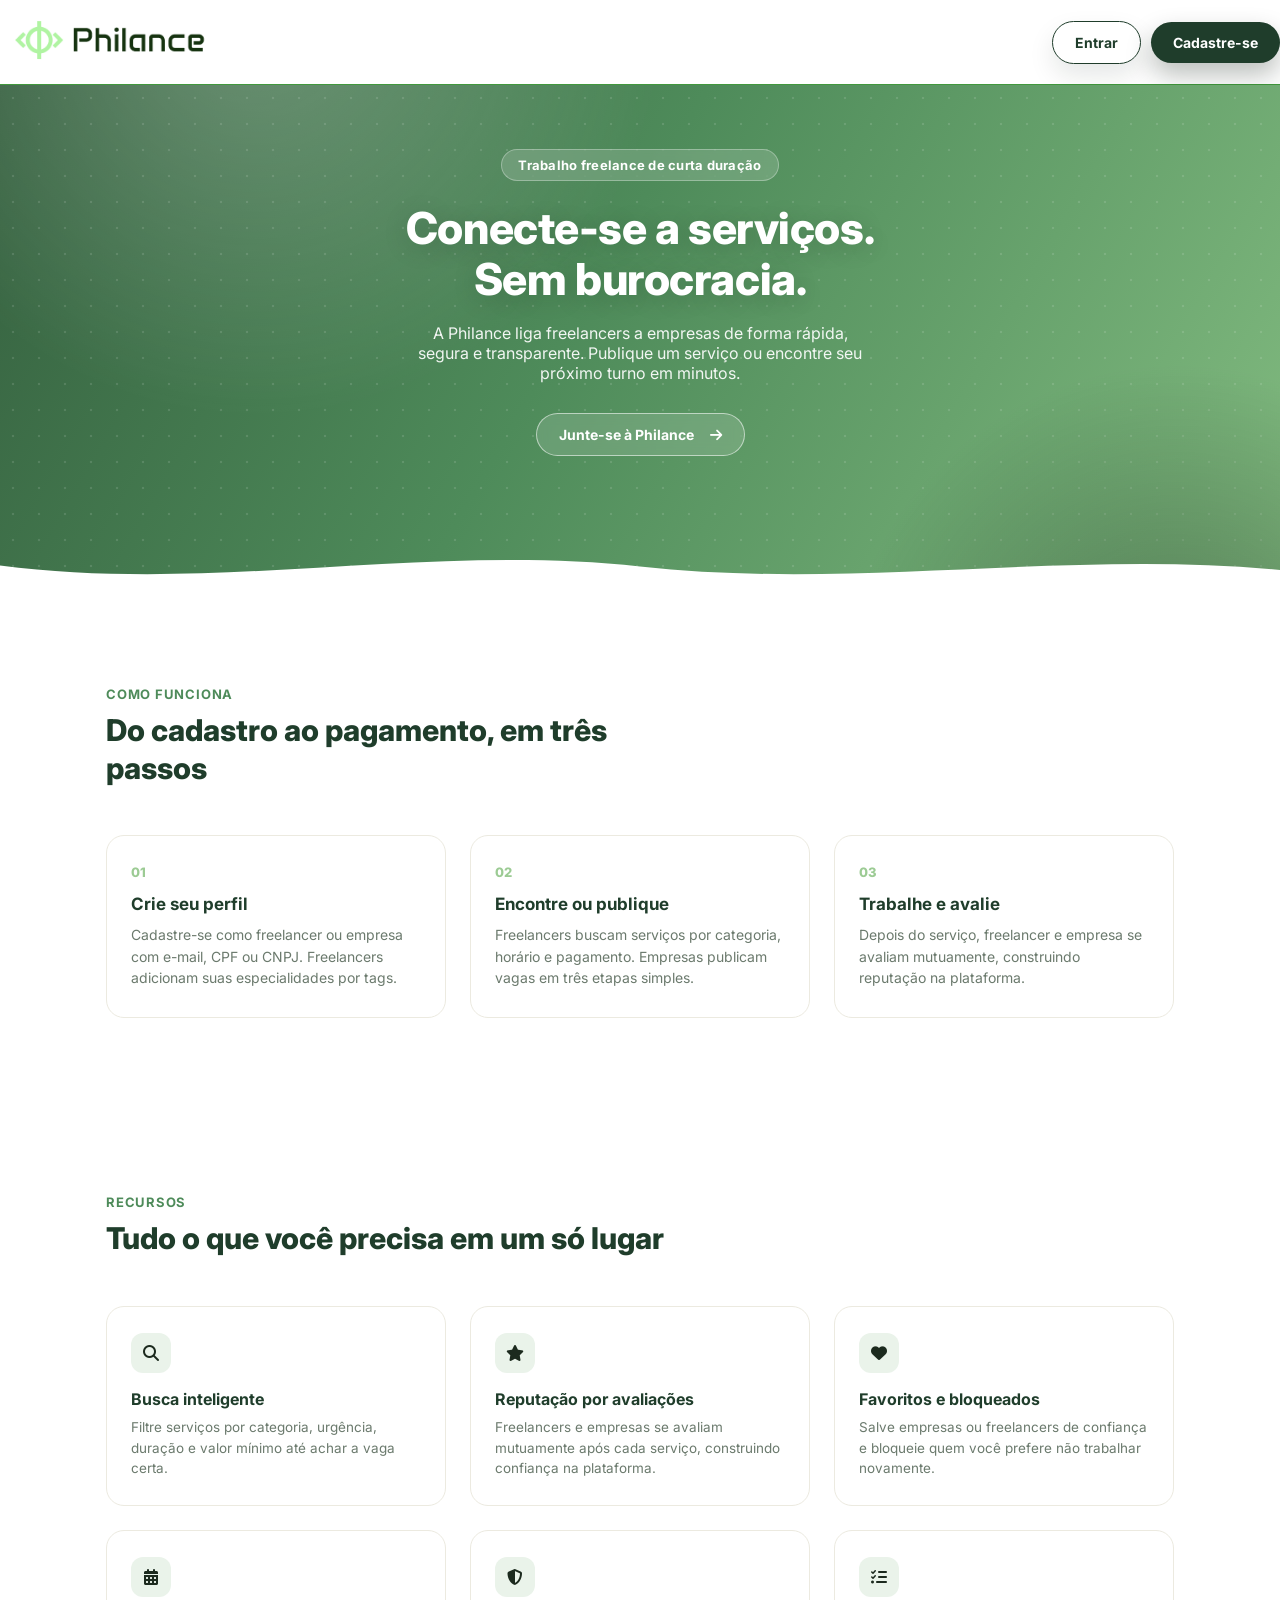
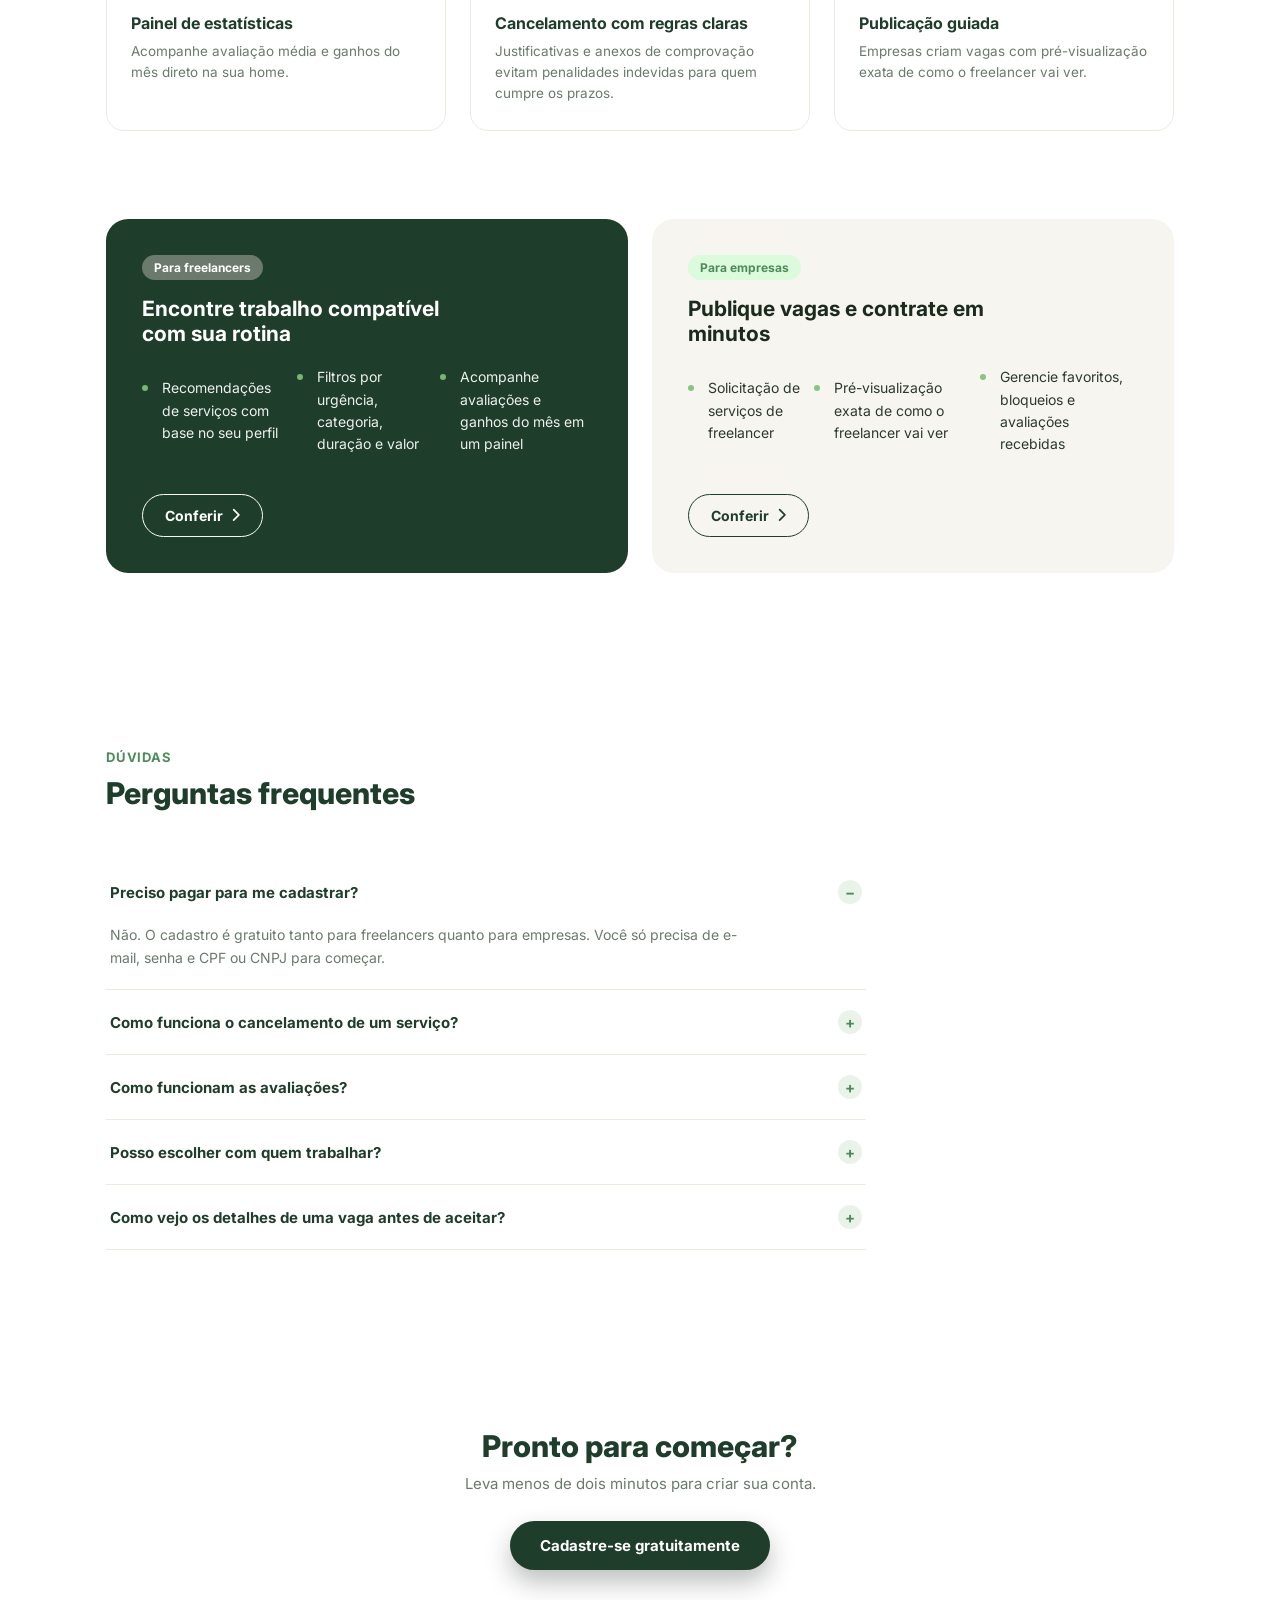
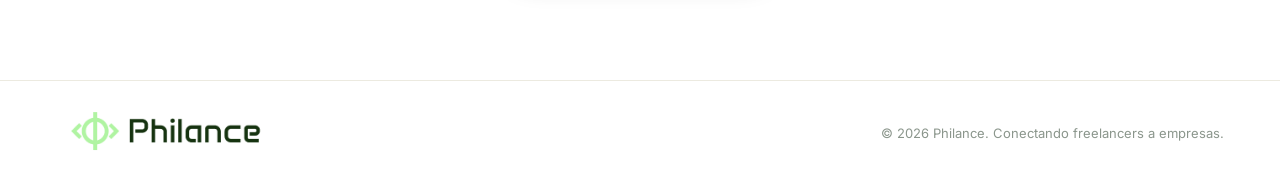
==== commit 8a8a5f8f: "Header e ícones Ajustado o header, e adição de alguns ícones" ====
--- a/src/index.html
+++ b/src/index.html
@@ -4,12 +4,14 @@
     <meta charset="UTF-8">
     <meta name="viewport" content="width=device-width, initial-scale=1.0">
     <title>Philance</title>
+    <!-- CSS -->
     <link rel="stylesheet" href="/css/style.css">
     <link rel="stylesheet" href="/css/navbar.css">
-
+    <!-- Fontes -->
     <link rel="preconnect" href="https://fonts.googleapis.com">
     <link rel="preconnect" href="https://fonts.gstatic.com" crossorigin>
     <link href="https://fonts.googleapis.com/css2?family=Anta&family=Inter:ital,opsz,wght@0,14..32,100..900;1,14..32,100..900&display=swap" rel="stylesheet">
+    <!-- Icone -->
     <link rel="stylesheet" href="https://cdnjs.cloudflare.com/ajax/libs/font-awesome/6.7.2/css/all.min.css">
 </head>
 <body>
@@ -24,7 +26,7 @@
                 <p>A Philance liga freelancers a empresas de forma rápida, segura e transparente. Publique um serviço ou encontre seu próximo turno em minutos.</p>
                 <div class="banner-actions">
                     <a href="/src/pages/cadastro/cadastroE&F.html">
-                        <button class="btn btn-outline">Junte-se à Philance</button>
+                        <button class="btn btn-outline">Junte-se à Philance<i class="fa-solid fa-arrow-right icon-arrow"></i></button>
                     </a>
                 </div>
             </div>
@@ -128,7 +130,7 @@
             <li>Acompanhe avaliações e ganhos do mês em um painel</li>
         </ul>
         <a href="/src/pages/cadastro/cadastroE&F.html">
-            <button class="btn btn-outline-light">Conferir</button>
+            <button class="btn btn-outline-light">Conferir <i class="fa-solid fa-chevron-right"></i></button>
         </a>
         </article>
 
@@ -141,7 +143,7 @@
             <li>Gerencie favoritos, bloqueios e avaliações recebidas</li>
         </ul>
         <a href="/src/pages/cadastro/cadastroE&F.html">
-            <button class="btn btn-outline-dark">Conferir</button>
+            <button class="btn btn-outline-dark">Conferir <i class="fa-solid fa-chevron-right"></i></button>
         </a>
         </article>
 
--- a/css/style.css
+++ b/css/style.css
@@ -430,4 +430,8 @@
 .btn-outline-light:hover {
   background: #fff;
   color: #1F3D2B;
+}
+
+.icon-arrow{
+  margin-left: 8px;
 }
--- a/css/navbar.css
+++ b/css/navbar.css
@@ -81,22 +81,23 @@
   opacity: .9; 
 }
 
-.button-solicitar-servico{
+.button-solicitar-buscar{
     background-color: #ffffff;
-    border-style: none;
     padding: 14px 20px;
     width: 250px;
     cursor:pointer;
+    border-style: none;
     font-size: 18px;
+    display: flex;
+    align-items: center;
+    justify-content: center;
+    gap: 8px;
 }
 .icon-nav{
-    width: 25px;
-    height: 30px;
-}
-
-.icon-servico{
     width: 30px;
     height: 30px;
+    color: #1F3D2B;
+    margin-bottom: -7px;
 }
 
 .nav-home-empresa{
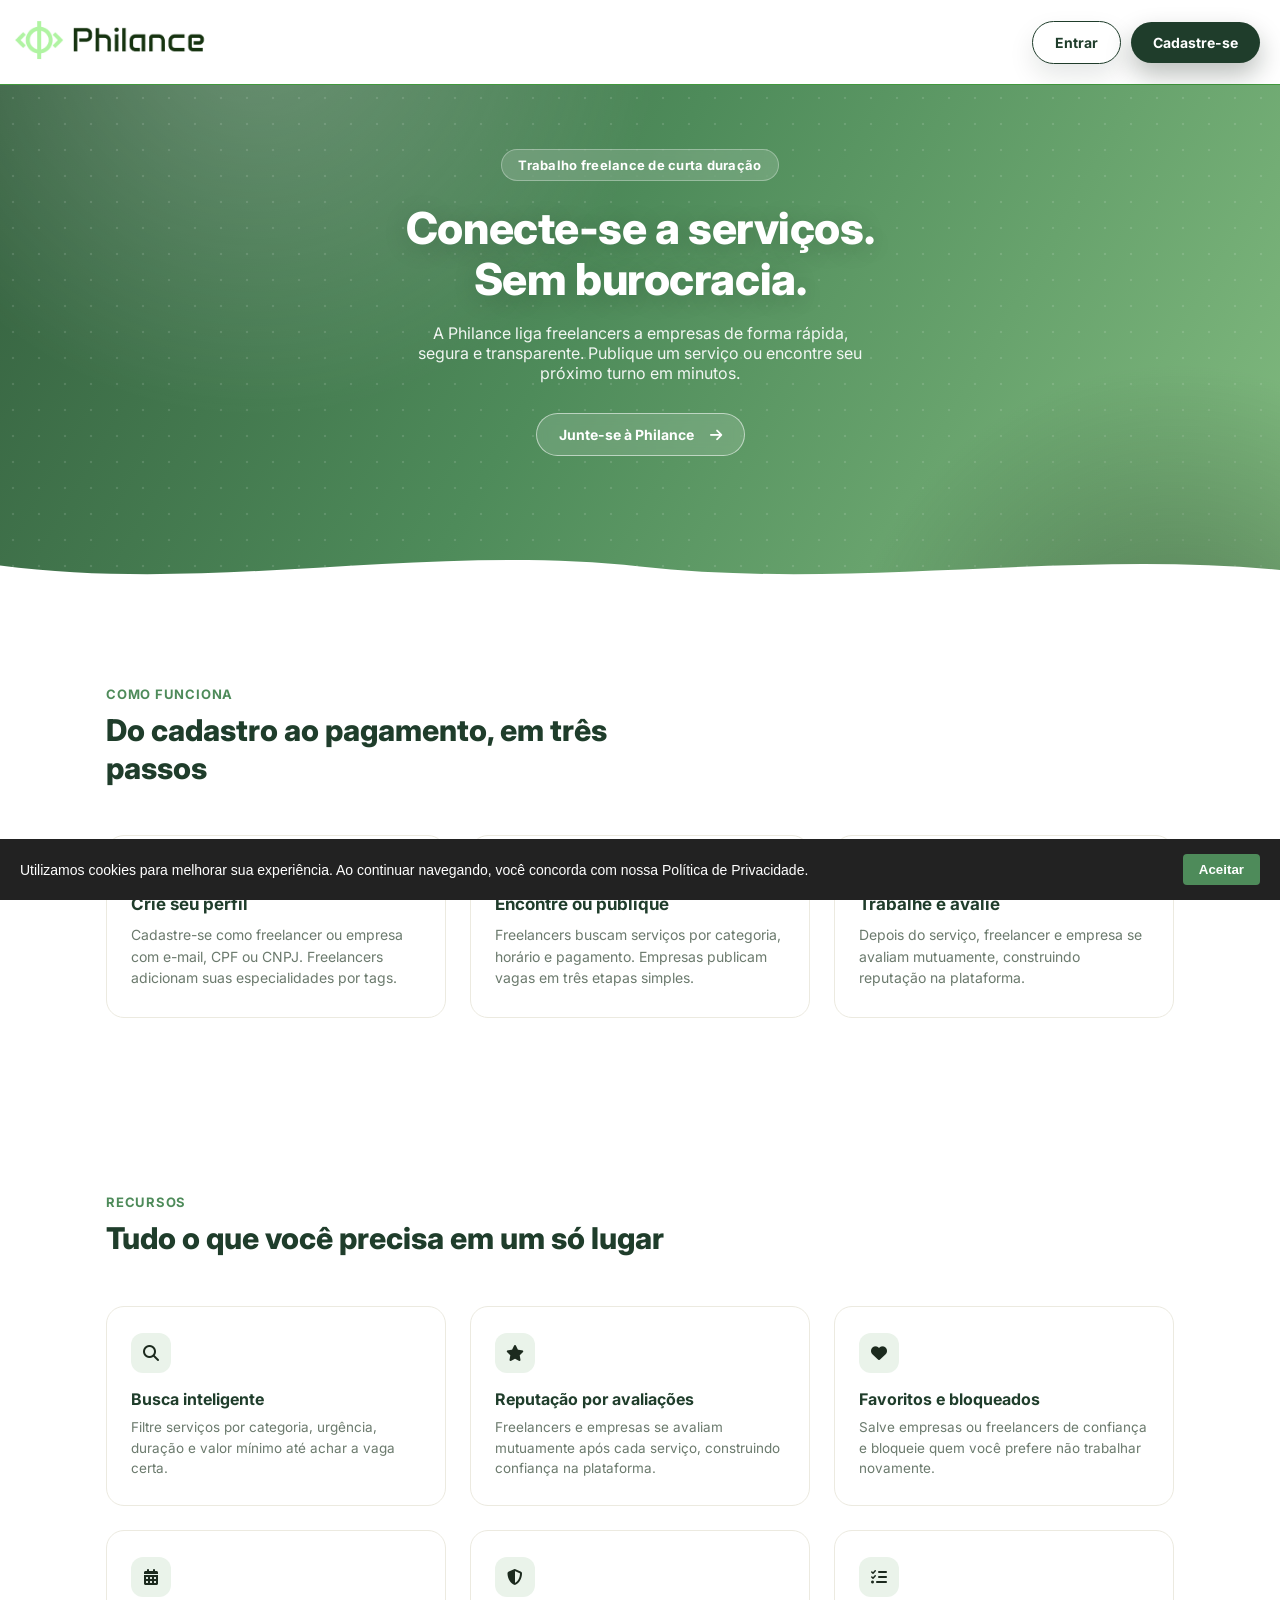
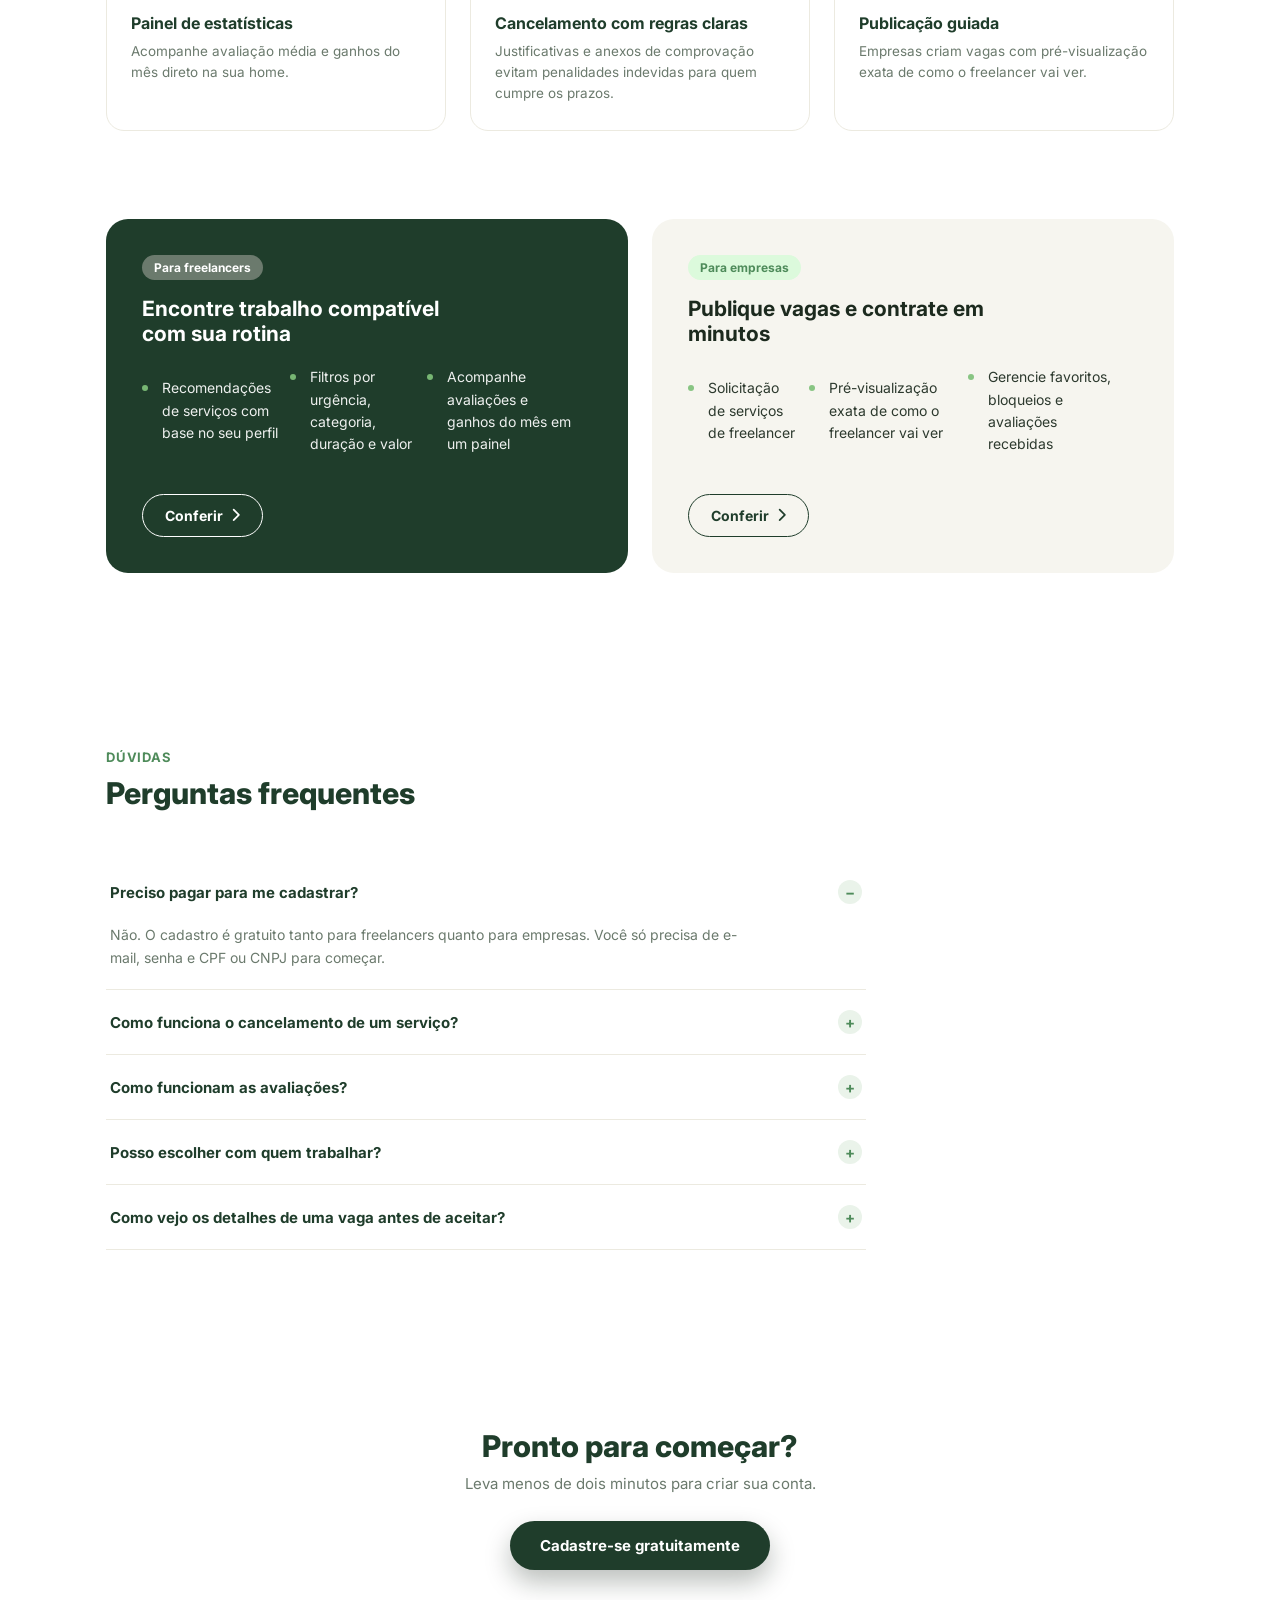
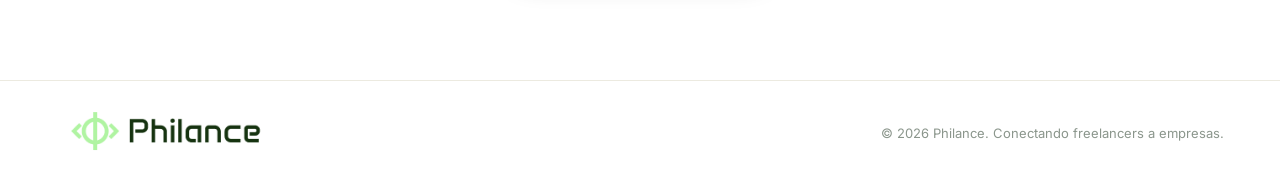
==== commit cf0533f8: "CSS do buscarServico e cookies no index js do buscarServico e css arrumados adição de cookies no in" ====
--- a/src/index.html
+++ b/src/index.html
@@ -218,6 +218,11 @@
         </a>
     </section>
 
+    <div id="cookie-banner" class="cookie-banner">
+        <p>Utilizamos cookies para melhorar sua experiência. Ao continuar navegando, você concorda com nossa Política de Privacidade.</p>
+        <button id="accept-cookies">Aceitar</button>
+    </div>
+
     </body>
 
     <footer class="footer">
--- a/css/style.css
+++ b/css/style.css
@@ -358,11 +358,6 @@
 
 
 
-
-
-
-
-
 /* ---------- Botões ---------- */
 
 a{
@@ -434,4 +429,35 @@
 
 .icon-arrow{
   margin-left: 8px;
-}+}
+
+.cookie-banner {
+  position: fixed;
+  bottom: 0;
+  left: 0;
+  width: 100%;
+  background: #222;
+  color: #fff;
+  padding: 15px 20px;
+  display: flex;
+  justify-content: space-between;
+  align-items: center;
+  box-sizing: border-box;
+  z-index: 9999;
+  font-family: sans-serif;
+}
+
+.cookie-banner p {
+  margin: 0;
+  font-size: 14px;
+}
+
+.cookie-banner button {
+  background: #4E8B5A;
+  border: none;
+  color: #fff;
+  padding: 8px 16px;
+  cursor: pointer;
+  border-radius: 4px;
+  font-weight: bold;
+}
--- a/css/navbar.css
+++ b/css/navbar.css
@@ -49,6 +49,7 @@
     display: flex;
     gap: 10px;
     align-items: center;
+    margin-right: 20px;
 }
 
 img{
@@ -97,7 +98,7 @@
     width: 30px;
     height: 30px;
     color: #1F3D2B;
-    margin-bottom: -7px;
+    margin-bottom: -8px;
 }
 
 .nav-home-empresa{
@@ -182,3 +183,7 @@
     font-size: 15px;
 }
 
+.icon-exit{
+    margin-left: 127px;
+    color: rgb(175, 6, 6);
+}
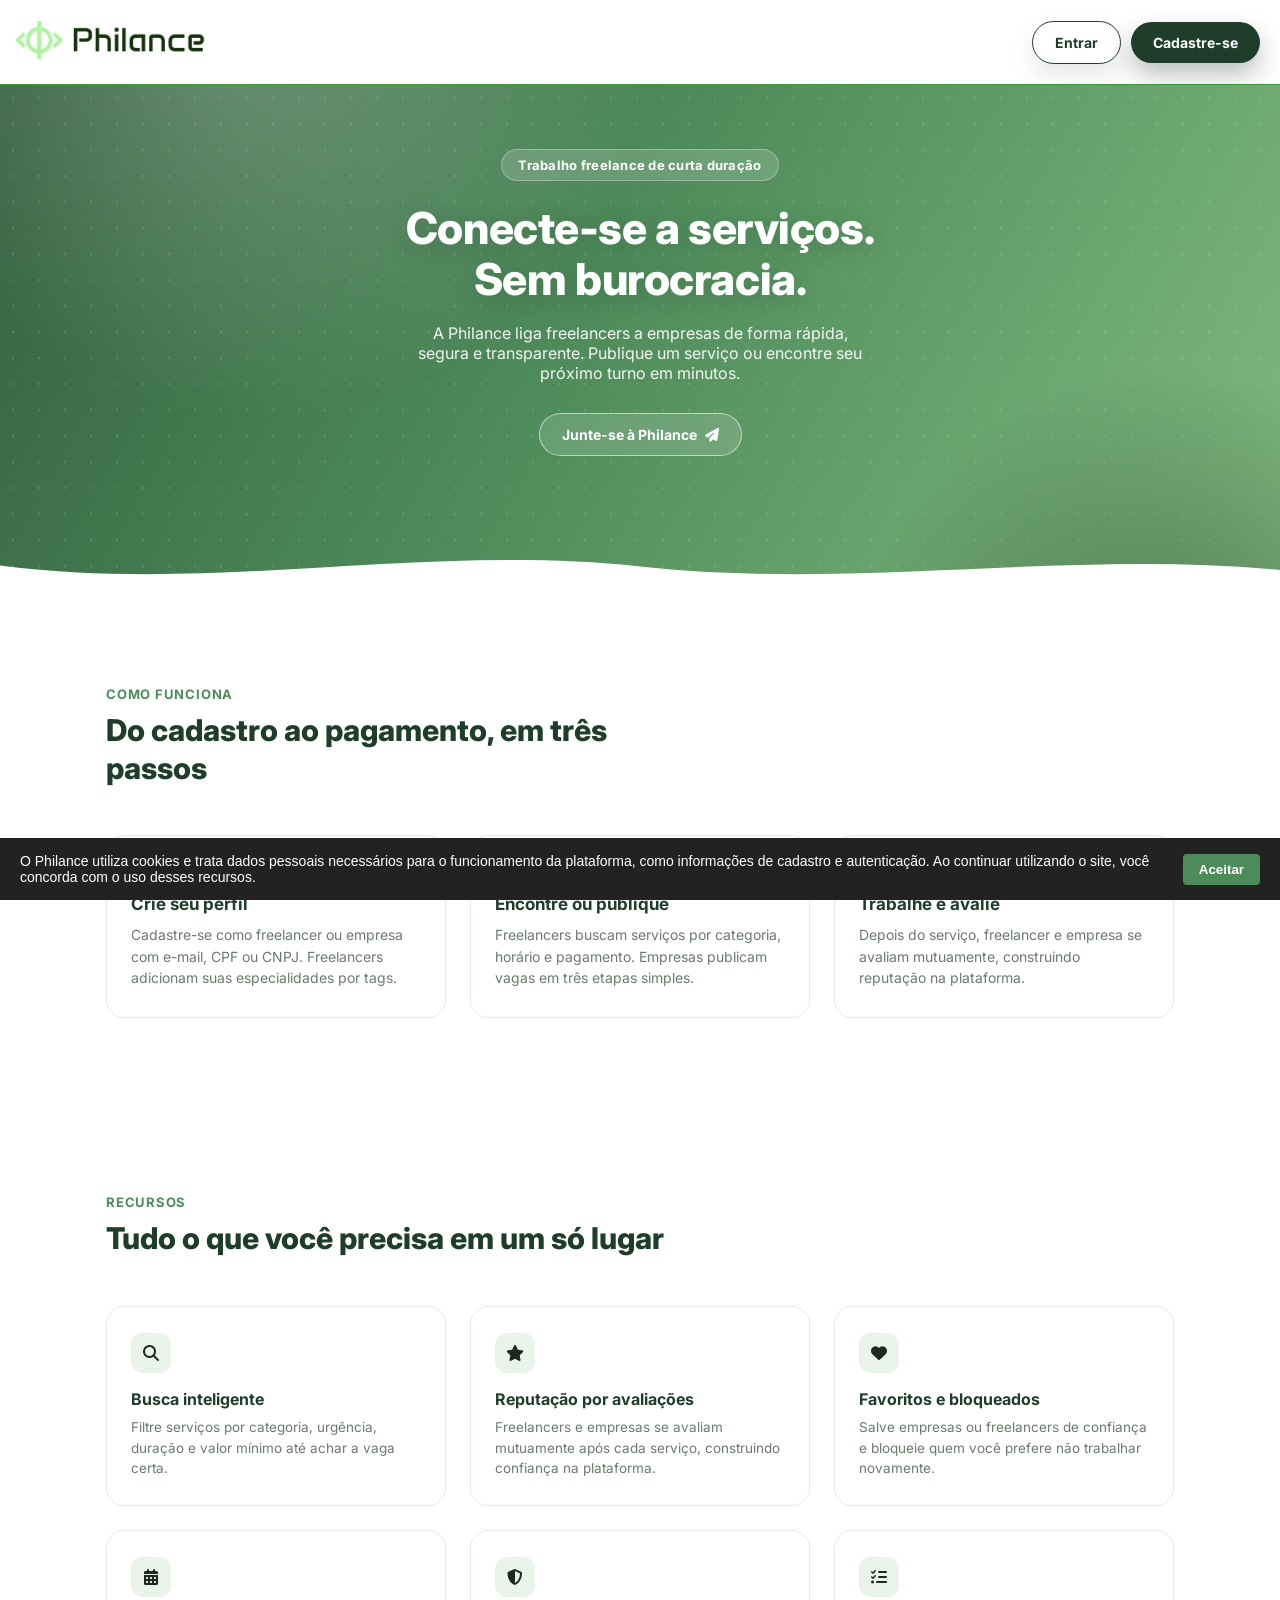
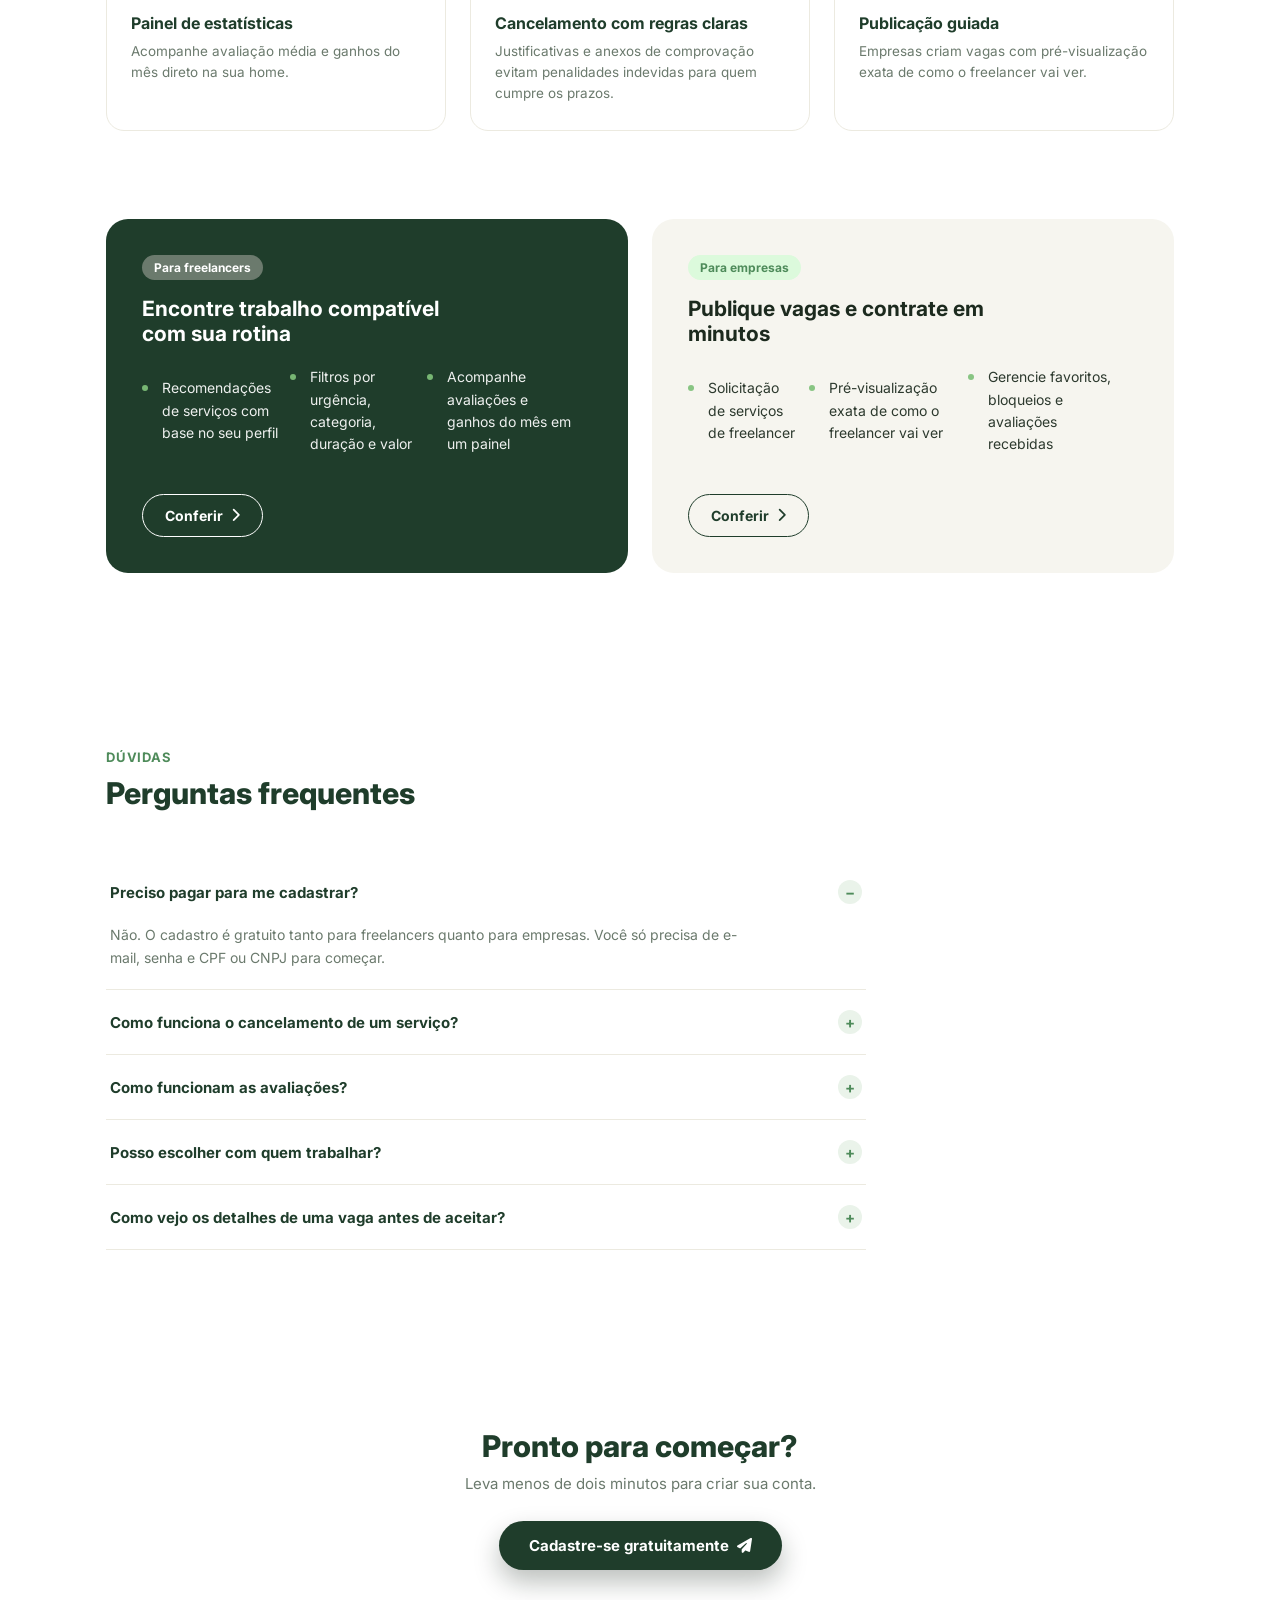
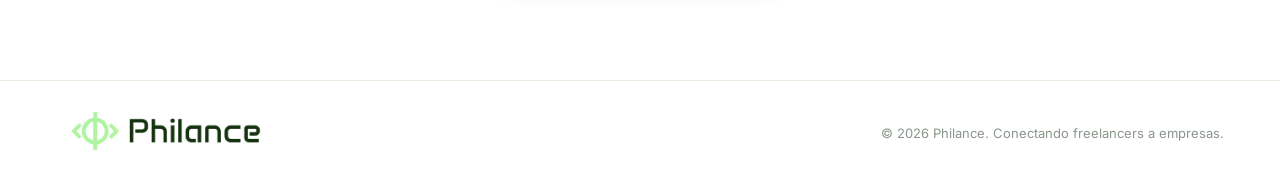
==== commit fadb4b47: "Add files via upload" ====
--- a/src/index.html
+++ b/src/index.html
@@ -26,7 +26,7 @@
                 <p>A Philance liga freelancers a empresas de forma rápida, segura e transparente. Publique um serviço ou encontre seu próximo turno em minutos.</p>
                 <div class="banner-actions">
                     <a href="/src/pages/cadastro/cadastroE&F.html">
-                        <button class="btn btn-outline">Junte-se à Philance<i class="fa-solid fa-arrow-right icon-arrow"></i></button>
+                        <button class="btn btn-outline">Junte-se à Philance<i class="fa-solid fa-paper-plane"></i></button>
                     </a>
                 </div>
             </div>
@@ -214,12 +214,12 @@
         <h2>Pronto para começar?</h2>
         <p>Leva menos de dois minutos para criar sua conta.</p>
         <a href="/src/pages/cadastro/cadastroE&F.html">
-            <button class="btn btn-dark btn-log">Cadastre-se gratuitamente</button>
+            <button class="btn btn-dark btn-log">Cadastre-se gratuitamente<i class="fa-solid fa-paper-plane"></i></button>
         </a>
     </section>
 
     <div id="cookie-banner" class="cookie-banner">
-        <p>Utilizamos cookies para melhorar sua experiência. Ao continuar navegando, você concorda com nossa Política de Privacidade.</p>
+        <p>O Philance utiliza cookies e trata dados pessoais necessários para o funcionamento da plataforma, como informações de cadastro e autenticação. Ao continuar utilizando o site, você concorda com o uso desses recursos.</p>
         <button id="accept-cookies">Aceitar</button>
     </div>
 
--- a/css/style.css
+++ b/css/style.css
@@ -427,10 +427,6 @@
   color: #1F3D2B;
 }
 
-.icon-arrow{
-  margin-left: 8px;
-}
-
 .cookie-banner {
   position: fixed;
   bottom: 0;
@@ -460,4 +456,4 @@
   cursor: pointer;
   border-radius: 4px;
   font-weight: bold;
-}
+}
